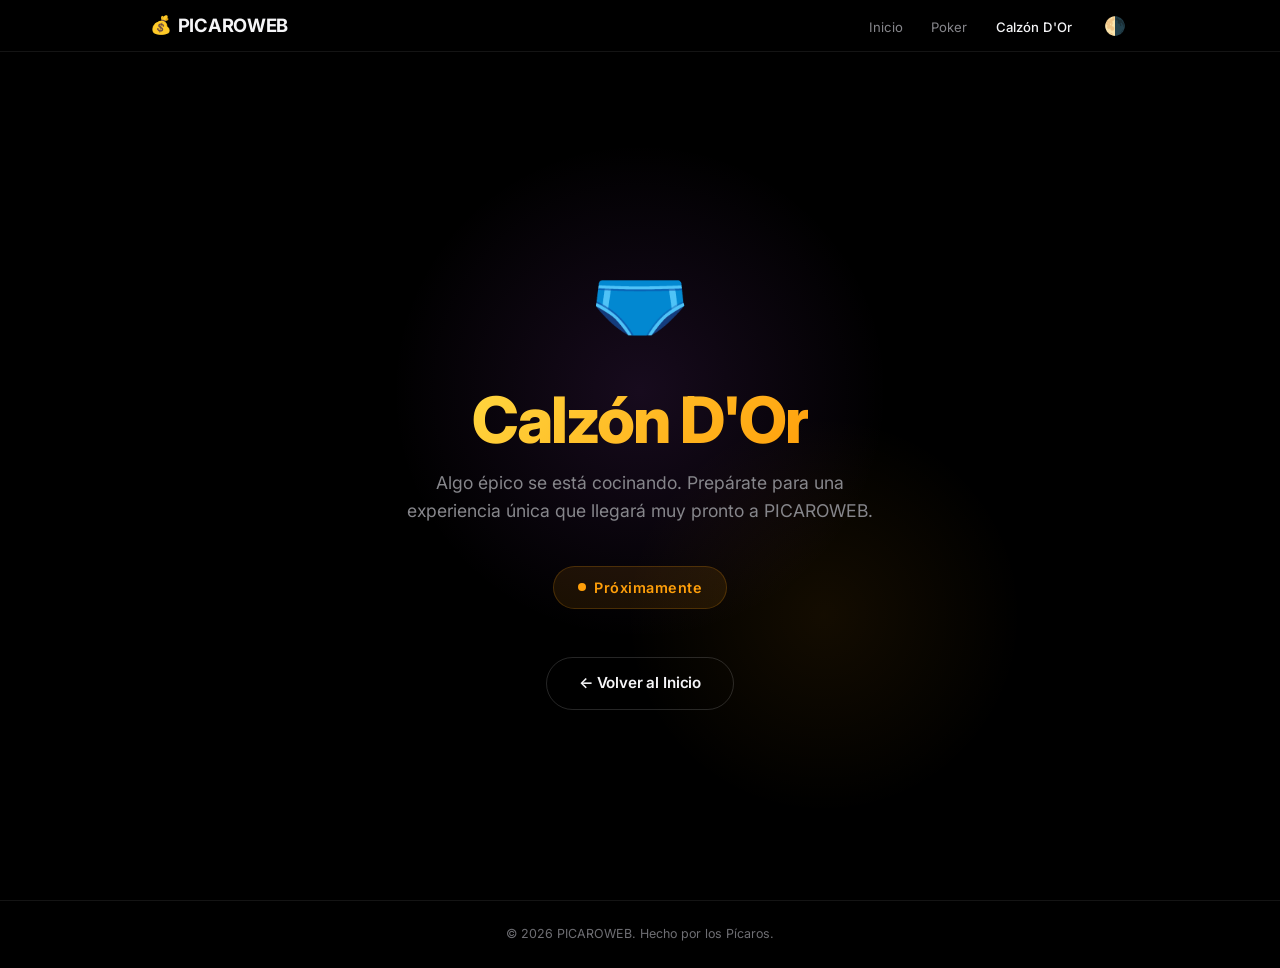
==== calzondor.html @ c61fa28a "Add files via upload" ====
<!DOCTYPE html>
<html lang="es">

<head>
    <meta charset="UTF-8">
    <meta name="viewport" content="width=device-width, initial-scale=1.0">
    <meta name="description" content="Calzón D'Or — Próximamente en PICAROWEB.">
    <meta name="theme-color" content="#000000">
    <title>Calzón D'Or — PICAROWEB</title>
    <link rel="stylesheet" href="css/global.css">
    <link rel="icon"
        href="data:image/svg+xml,<svg xmlns='http://www.w3.org/2000/svg' viewBox='0 0 100 100'><text y='.9em' font-size='90'>💰</text></svg>">
    <style>
        .coming-soon-page {
            min-height: calc(100vh - var(--nav-height, 52px));
            display: flex;
            flex-direction: column;
            align-items: center;
            justify-content: center;
            text-align: center;
            padding: 60px 24px;
            position: relative;
            overflow: hidden;
        }

        .coming-soon-page::before {
            content: '';
            position: absolute;
            width: 500px;
            height: 500px;
            border-radius: 50%;
            background: radial-gradient(circle, rgba(191, 90, 242, 0.12) 0%, transparent 70%);
            top: 40%;
            left: 50%;
            transform: translate(-50%, -50%);
            pointer-events: none;
        }

        .coming-soon-page::after {
            content: '';
            position: absolute;
            width: 400px;
            height: 400px;
            border-radius: 50%;
            background: radial-gradient(circle, rgba(255, 159, 10, 0.08) 0%, transparent 70%);
            bottom: 10%;
            right: 20%;
            pointer-events: none;
        }

        .cs-icon {
            font-size: 5rem;
            margin-bottom: 24px;
            animation: float 3s ease-in-out infinite;
            position: relative;
            z-index: 1;
        }

        .cs-title {
            font-size: clamp(2.4rem, 6vw, 4rem);
            font-weight: 800;
            letter-spacing: -2px;
            line-height: 1.05;
            margin-bottom: 16px;
            position: relative;
            z-index: 1;
        }

        .cs-title .accent-gold {
            background: linear-gradient(135deg, #ffd740, #ff9f0a);
            -webkit-background-clip: text;
            -webkit-text-fill-color: transparent;
            background-clip: text;
        }

        .cs-subtitle {
            font-size: 1.1rem;
            color: var(--text-dim);
            max-width: 480px;
            line-height: 1.6;
            margin-bottom: 40px;
            position: relative;
            z-index: 1;
        }

        .cs-badge {
            display: inline-flex;
            align-items: center;
            gap: 8px;
            padding: 10px 24px;
            border-radius: 100px;
            background: rgba(255, 159, 10, 0.1);
            border: 1px solid rgba(255, 159, 10, 0.2);
            font-size: 0.9rem;
            color: #ff9f0a;
            font-weight: 600;
            letter-spacing: 0.5px;
            position: relative;
            z-index: 1;
            animation: pulse-badge 2s ease infinite;
        }

        .cs-badge .dot {
            width: 8px;
            height: 8px;
            border-radius: 50%;
            background: #ff9f0a;
            animation: pulse-dot 2s ease infinite;
        }

        .cs-back {
            margin-top: 48px;
            position: relative;
            z-index: 1;
        }

        @keyframes pulse-badge {

            0%,
            100% {
                box-shadow: 0 0 0 0 rgba(255, 159, 10, 0.15);
            }

            50% {
                box-shadow: 0 0 20px 4px rgba(255, 159, 10, 0.1);
            }
        }
    </style>
</head>

<body>
    <div class="page">
        <div class="coming-soon-page">
            <div class="cs-icon">🩲</div>
            <h1 class="cs-title">
                <span class="accent-gold">Calzón D'Or</span>
            </h1>
            <p class="cs-subtitle">
                Algo épico se está cocinando. Prepárate para una experiencia única que llegará muy pronto a PICAROWEB.
            </p>
            <div class="cs-badge">
                <span class="dot"></span>
                Próximamente
            </div>
            <div class="cs-back">
                <a href="index.html" class="btn btn-outline">← Volver al Inicio</a>
            </div>
        </div>

        <footer class="footer">
            <p class="footer-text">© 2026 PICAROWEB. Hecho por los Pícaros.</p>
        </footer>
    </div>

    <script src="js/nav.js"></script>
    <script>injectNav('calzondor');</script>
</body>

</html>
---- css/global.css ----
/* ============================================================
   global.css — PICAROWEB Shared Design System
   Apple-inspired clean, minimal aesthetics
   ============================================================ */

@import url('https://fonts.googleapis.com/css2?family=Inter:wght@300;400;500;600;700;800;900&display=swap');

/* ---- CSS Variables ---- */
:root {
    --bg: #000000;
    --bg-alt: #0a0a0a;
    --bg-card: #111111;
    --bg-card-hover: #1a1a1a;
    --surface: #161616;
    --border: rgba(255, 255, 255, 0.08);
    --border-hover: rgba(255, 255, 255, 0.15);
    --text: #f5f5f7;
    --text-dim: #86868b;
    --text-muted: #6e6e73;
    --accent: #00e676;
    --accent-glow: rgba(0, 230, 118, 0.15);
    --accent-blue: #2997ff;
    --accent-purple: #bf5af2;
    --accent-orange: #ff9f0a;
    --accent-red: #ff453a;
    --white: #f5f5f7;
    --font: 'Inter', -apple-system, BlinkMacSystemFont, 'Segoe UI', sans-serif;
    --nav-height: 52px;
    --transition: 0.3s cubic-bezier(0.25, 0.1, 0.25, 1);
    --transition-slow: 0.6s cubic-bezier(0.25, 0.1, 0.25, 1);
    --shadow-sm: 0 2px 8px rgba(0, 0, 0, 0.3);
    --shadow-md: 0 4px 20px rgba(0, 0, 0, 0.4);
    --shadow-lg: 0 8px 40px rgba(0, 0, 0, 0.5);
    --radius: 16px;
    --radius-sm: 10px;
    --radius-lg: 24px;
}

/* ---- Light Mode Overrides ---- */
:root.light-mode {
    --bg: #ffffff;
    --bg-alt: #f0f0f5;
    --bg-card: #f9f9fb;
    --bg-card-hover: #ffffff;
    --surface: #f5f5f7;
    --border: rgba(0, 0, 0, 0.1);
    --border-hover: rgba(0, 0, 0, 0.2);
    --text: #1d1d1f;
    --text-dim: #424245;
    --text-muted: #86868b;
    --accent: #2c9c58;
}

/* Hero always has a dark background image, so force light text in light-mode */
:root.light-mode .hero {
    color: #f5f5f7;
}

:root.light-mode .hero .headline-xl,
:root.light-mode .hero .hero-title {
    color: #f5f5f7;
}

:root.light-mode .hero .body-text,
:root.light-mode .hero .hero-subtitle {
    color: rgba(255, 255, 255, 0.7);
}

:root.light-mode .hero .hero-badge {
    background: rgba(255, 255, 255, 0.1);
    border-color: rgba(255, 255, 255, 0.15);
    color: rgba(255, 255, 255, 0.7);
}

:root.light-mode .hero .btn-primary {
    background: #f5f5f7;
    color: #1d1d1f;
}

/* ---- Reset ---- */
*,
*::before,
*::after {
    box-sizing: border-box;
    margin: 0;
    padding: 0;
}

html {
    scroll-behavior: smooth;
    -webkit-text-size-adjust: 100%;
}

body {
    font-family: var(--font);
    background: var(--bg);
    color: var(--text);
    line-height: 1.5;
    -webkit-font-smoothing: antialiased;
    -moz-osx-font-smoothing: grayscale;
    overflow-x: hidden;
}

a {
    color: inherit;
    text-decoration: none;
}

img {
    max-width: 100%;
    display: block;
}

button {
    font-family: var(--font);
    cursor: pointer;
}

/* ---- Navigation ---- */
.nav {
    position: fixed;
    top: 0;
    left: 0;
    right: 0;
    height: var(--nav-height);
    background: rgba(0, 0, 0, 0.72);
    backdrop-filter: saturate(180%) blur(20px);
    -webkit-backdrop-filter: saturate(180%) blur(20px);
    border-bottom: 1px solid var(--border);
    z-index: 9999;
    display: flex;
    align-items: center;
    justify-content: center;
}

.nav-inner {
    width: 100%;
    max-width: 1024px;
    padding: 0 22px;
    display: flex;
    align-items: center;
    justify-content: space-between;
}

.nav-brand {
    font-size: 1.15rem;
    font-weight: 700;
    letter-spacing: -0.3px;
    color: var(--text);
    display: flex;
    align-items: center;
    gap: 6px;
    transition: var(--transition);
}

.nav-brand:hover {
    opacity: 0.8;
}

.nav-brand .brand-icon {
    font-size: 1.1rem;
}

.nav-links {
    display: flex;
    align-items: center;
    gap: 28px;
    list-style: none;
}

.nav-links a {
    font-size: 0.82rem;
    font-weight: 400;
    color: var(--text-dim);
    transition: var(--transition);
    letter-spacing: 0.01em;
}

.nav-links a:hover {
    color: var(--text);
}

.nav-links a.active {
    color: var(--text);
    font-weight: 500;
}

/* Mobile hamburger */
.nav-toggle {
    display: none;
    background: none;
    border: none;
    color: var(--text);
    font-size: 1.4rem;
    padding: 4px;
}

.nav-mobile-menu {
    display: none;
    position: fixed;
    top: var(--nav-height);
    left: 0;
    right: 0;
    bottom: 0;
    background: rgba(0, 0, 0, 0.95);
    backdrop-filter: blur(20px);
    -webkit-backdrop-filter: blur(20px);
    z-index: 9998;
    flex-direction: column;
    align-items: center;
    justify-content: flex-start;
    padding-top: 60px;
    gap: 4px;
}

.nav-mobile-menu.open {
    display: flex;
}

.nav-mobile-menu a {
    font-size: 1.1rem;
    font-weight: 400;
    color: var(--text-dim);
    padding: 16px 40px;
    width: 100%;
    text-align: center;
    border-bottom: 1px solid var(--border);
    transition: var(--transition);
}

.nav-mobile-menu a:hover {
    color: var(--text);
    background: rgba(255, 255, 255, 0.03);
}

@media (max-width: 768px) {
    .nav-links {
        display: none;
    }

    .nav-toggle {
        display: block;
    }
}

/* ---- Page Container ---- */
.page {
    padding-top: var(--nav-height);
    min-height: 100vh;
}

/* ---- Typography ---- */
.headline-xl {
    font-size: clamp(2.8rem, 7vw, 5rem);
    font-weight: 800;
    letter-spacing: -2px;
    line-height: 1.05;
}

.headline-lg {
    font-size: clamp(2rem, 5vw, 3.2rem);
    font-weight: 700;
    letter-spacing: -1.2px;
    line-height: 1.1;
}

.headline-md {
    font-size: clamp(1.4rem, 3vw, 2rem);
    font-weight: 600;
    letter-spacing: -0.5px;
    line-height: 1.2;
}

.body-text {
    font-size: 1.05rem;
    color: var(--text-dim);
    line-height: 1.6;
    font-weight: 400;
    max-width: 600px;
}

.body-text-sm {
    font-size: 0.9rem;
    color: var(--text-muted);
    line-height: 1.5;
}

/* ---- Sections ---- */
.section {
    padding: 100px 24px;
    display: flex;
    flex-direction: column;
    align-items: center;
    text-align: center;
    position: relative;
}

.section-narrow {
    max-width: 980px;
    margin: 0 auto;
    width: 100%;
}

/* ---- Hero Section ---- */
.hero {
    min-height: calc(100vh - var(--nav-height));
    display: flex;
    flex-direction: column;
    align-items: center;
    justify-content: center;
    text-align: center;
    padding: 80px 24px 120px;
    position: relative;
    overflow: hidden;
    background: linear-gradient(rgba(0, 0, 0, 0.6), rgba(0, 0, 0, 0.8)), url('../Cuadromoneda.jpg') center/cover no-repeat;
}

.hero::before {
    content: '';
    position: absolute;
    width: 600px;
    height: 600px;
    border-radius: 50%;
    background: radial-gradient(circle, var(--accent-glow) 0%, transparent 70%);
    top: 50%;
    left: 50%;
    transform: translate(-50%, -50%);
    pointer-events: none;
    opacity: 0.5;
}

.hero-badge {
    display: inline-flex;
    align-items: center;
    gap: 6px;
    padding: 6px 16px;
    border-radius: 100px;
    background: rgba(255, 255, 255, 0.06);
    border: 1px solid var(--border);
    font-size: 0.8rem;
    color: var(--text-dim);
    font-weight: 500;
    margin-bottom: 24px;
    letter-spacing: 0.02em;
}

.hero-badge .dot {
    width: 6px;
    height: 6px;
    border-radius: 50%;
    background: var(--accent);
    animation: pulse-dot 2s ease infinite;
}

.hero-title {
    margin-bottom: 20px;
    position: relative;
    z-index: 1;
}

.hero-title .accent {
    background: linear-gradient(135deg, var(--accent), #69f0ae);
    -webkit-background-clip: text;
    -webkit-text-fill-color: transparent;
    background-clip: text;
}

.hero-subtitle {
    margin-bottom: 44px;
    position: relative;
    z-index: 1;
}

/* ---- Buttons ---- */
.btn {
    display: inline-flex;
    align-items: center;
    justify-content: center;
    gap: 8px;
    padding: 14px 32px;
    border-radius: 100px;
    font-size: 0.95rem;
    font-weight: 600;
    border: none;
    transition: var(--transition);
    letter-spacing: -0.01em;
}

.btn:active {
    transform: scale(0.97);
}

.btn-primary {
    background: var(--text);
    color: var(--bg);
}

.btn-primary:hover {
    opacity: 0.85;
    transform: translateY(-1px);
}

.btn-secondary {
    background: transparent;
    color: var(--accent-blue);
    border: none;
    font-size: 0.95rem;
}

.btn-secondary:hover {
    text-decoration: underline;
}

.btn-outline {
    background: transparent;
    border: 1px solid var(--border-hover);
    color: var(--text);
}

.btn-outline:hover {
    background: rgba(255, 255, 255, 0.05);
    border-color: rgba(255, 255, 255, 0.25);
}

.btn-group {
    display: flex;
    gap: 12px;
    align-items: center;
    flex-wrap: wrap;
    justify-content: center;
}

/* ---- Feature Cards ---- */
.features-grid {
    display: grid;
    grid-template-columns: repeat(auto-fit, minmax(280px, 1fr));
    gap: 16px;
    max-width: 980px;
    width: 100%;
    padding: 0 24px;
    margin-top: 48px;
}

.feature-card {
    background: var(--bg-card);
    border: 1px solid var(--border);
    border-radius: var(--radius);
    padding: 40px 32px;
    text-align: left;
    transition: var(--transition);
    display: flex;
    flex-direction: column;
    gap: 16px;
    position: relative;
    overflow: hidden;
}

.feature-card:hover {
    border-color: var(--border-hover);
    background: var(--bg-card-hover);
    transform: translateY(-4px);
    box-shadow: var(--shadow-md);
}

.feature-card .card-icon {
    font-size: 2.4rem;
}

.feature-card .card-title {
    font-size: 1.25rem;
    font-weight: 600;
    letter-spacing: -0.3px;
}

.feature-card .card-desc {
    font-size: 0.9rem;
    color: var(--text-dim);
    line-height: 1.5;
}

.feature-card .card-link {
    font-size: 0.88rem;
    color: var(--accent-blue);
    font-weight: 500;
    display: inline-flex;
    align-items: center;
    gap: 4px;
    margin-top: auto;
    transition: var(--transition);
}

.feature-card .card-link:hover {
    gap: 8px;
}

.feature-card .card-link::after {
    content: '→';
}

/* ---- Divider ---- */
.divider {
    width: 100%;
    max-width: 980px;
    height: 1px;
    background: var(--border);
    margin: 0 auto;
}

/* ---- Footer ---- */
.footer {
    padding: 24px;
    text-align: center;
    border-top: 1px solid var(--border);
}

.footer-text {
    font-size: 0.78rem;
    color: var(--text-muted);
    font-weight: 400;
}

/* ---- Scroll Animations ---- */
.fade-in {
    opacity: 0;
    transform: translateY(30px);
    transition: opacity 0.7s ease, transform 0.7s ease;
}

.fade-in.visible {
    opacity: 1;
    transform: translateY(0);
}

/* ---- Animations ---- */
@keyframes pulse-dot {

    0%,
    100% {
        opacity: 1;
        transform: scale(1);
    }

    50% {
        opacity: 0.5;
        transform: scale(1.5);
    }
}

@keyframes float {

    0%,
    100% {
        transform: translateY(0);
    }

    50% {
        transform: translateY(-10px);
    }
}

/* ---- Utility ---- */
.mt-sm {
    margin-top: 16px;
}

.mt-md {
    margin-top: 32px;
}

.mt-lg {
    margin-top: 64px;
}

.text-center {
    text-align: center;
}

.mx-auto {
    margin-left: auto;
    margin-right: auto;
}

/* ---- Responsive ---- */
@media (max-width: 768px) {
    .section {
        padding: 64px 20px;
    }

    .hero {
        padding: 60px 20px 80px;
    }

    .features-grid {
        grid-template-columns: 1fr;
        padding: 0;
    }

    .feature-card {
        padding: 28px 24px;
    }
}

@media (max-width: 374px) {
    .headline-xl {
        font-size: 2.2rem;
        letter-spacing: -1px;
    }

    .hero-badge {
        font-size: 0.7rem;
    }
}
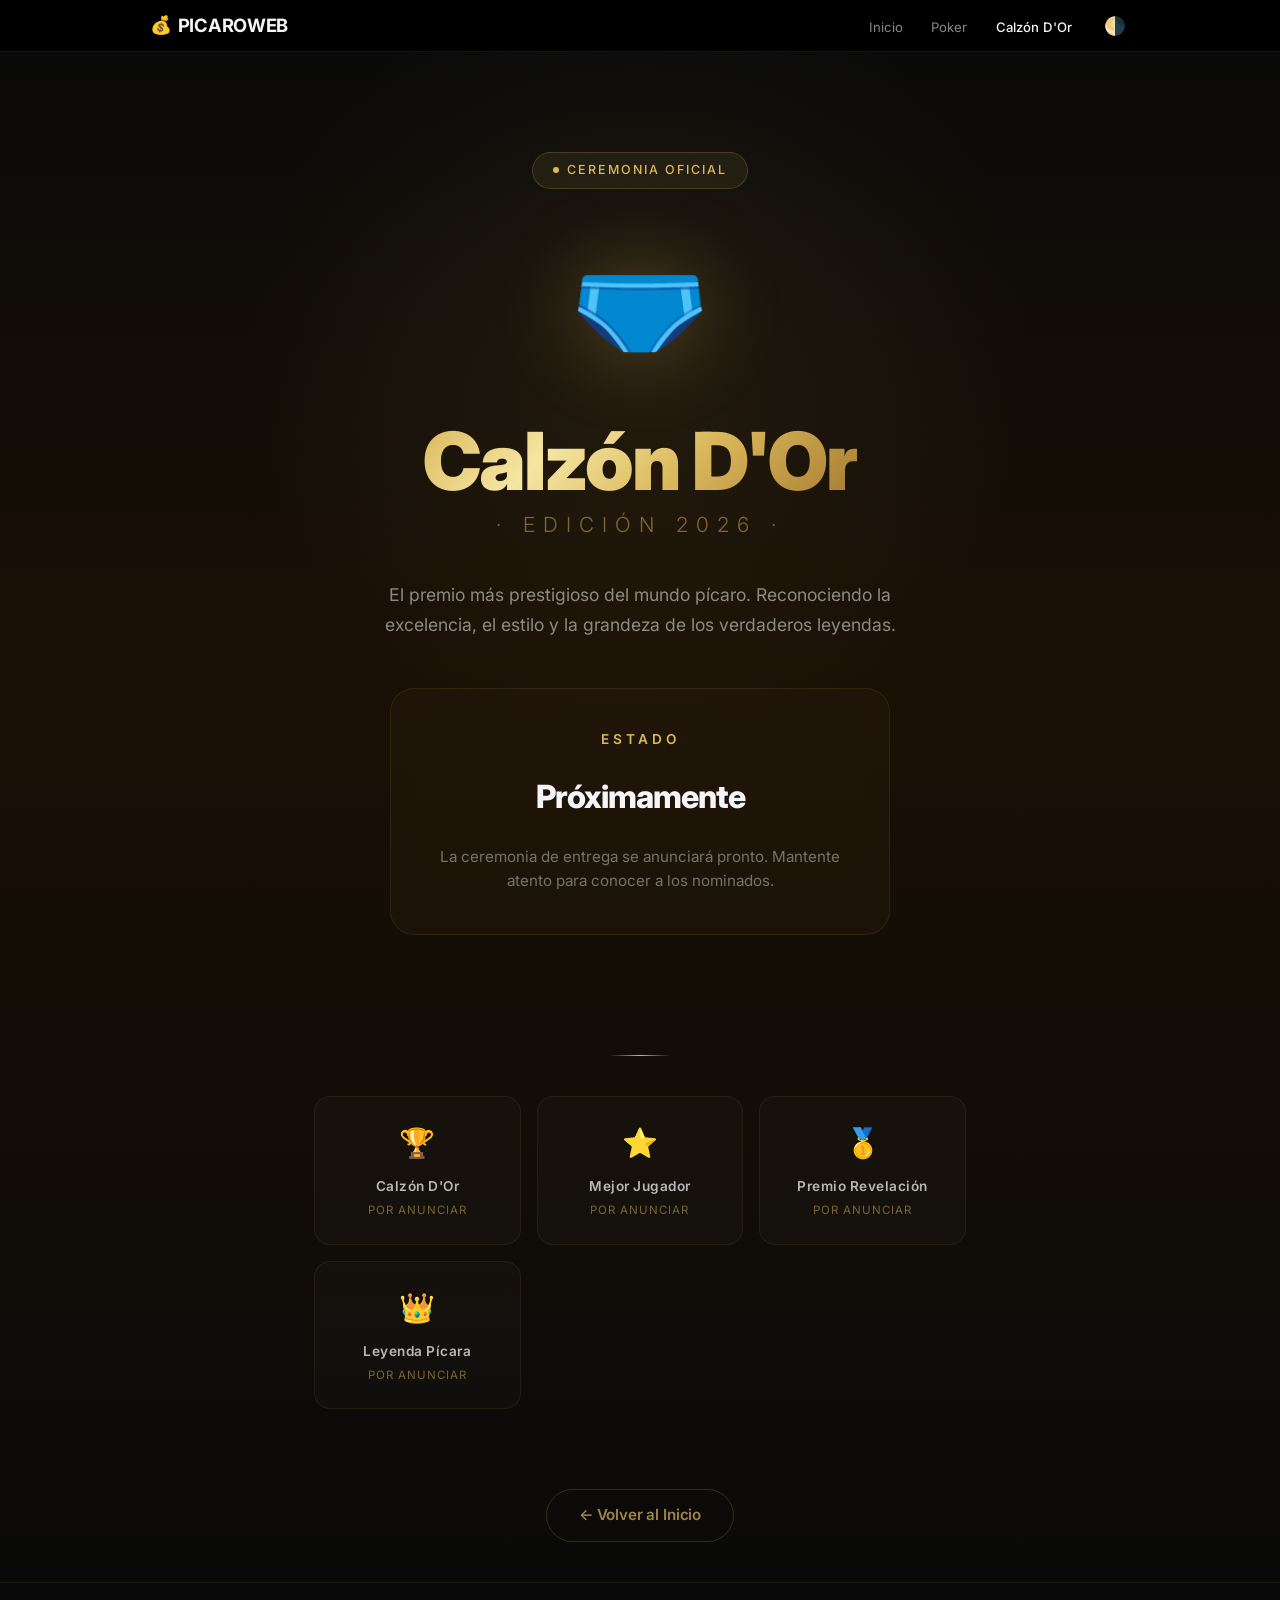
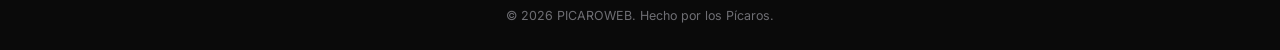
==== commit 9a255897: "Add files via upload" ====
--- a/calzondor.html
+++ b/calzondor.html
@@ -4,125 +4,271 @@
 <head>
     <meta charset="UTF-8">
     <meta name="viewport" content="width=device-width, initial-scale=1.0">
-    <meta name="description" content="Calzón D'Or — Próximamente en PICAROWEB.">
+    <meta name="description" content="Calzón D'Or — El premio al mejor calzón. Próximamente en PICAROWEB.">
     <meta name="theme-color" content="#000000">
     <title>Calzón D'Or — PICAROWEB</title>
-    <link rel="stylesheet" href="css/global.css">
+    <link rel="stylesheet" href="css/global.css?v=2">
     <link rel="icon"
         href="data:image/svg+xml,<svg xmlns='http://www.w3.org/2000/svg' viewBox='0 0 100 100'><text y='.9em' font-size='90'>💰</text></svg>">
     <style>
-        .coming-soon-page {
+        /* ---- Calzón D'Or — Balón de Oro inspired ---- */
+        .calzondor-page {
             min-height: calc(100vh - var(--nav-height, 52px));
+            display: flex;
+            flex-direction: column;
+            align-items: center;
+            background: linear-gradient(180deg, #0a0a0a 0%, #1a1005 40%, #0a0a0a 100%);
+            overflow: hidden;
+            position: relative;
+        }
+
+        /* Animated golden glow background */
+        .calzondor-page::before {
+            content: '';
+            position: absolute;
+            width: 800px;
+            height: 800px;
+            border-radius: 50%;
+            background: radial-gradient(circle, rgba(219, 184, 92, 0.08) 0%, transparent 70%);
+            top: 20%;
+            left: 50%;
+            transform: translate(-50%, -50%);
+            pointer-events: none;
+            animation: goldPulse 4s ease-in-out infinite;
+        }
+
+        /* Hero Section */
+        .cd-hero {
             display: flex;
             flex-direction: column;
             align-items: center;
             justify-content: center;
             text-align: center;
-            padding: 60px 24px;
-            position: relative;
-            overflow: hidden;
-        }
-
-        .coming-soon-page::before {
-            content: '';
-            position: absolute;
-            width: 500px;
-            height: 500px;
+            padding: 100px 24px 60px;
+            position: relative;
+            z-index: 1;
+        }
+
+        .cd-badge {
+            display: inline-flex;
+            align-items: center;
+            gap: 8px;
+            padding: 8px 20px;
+            border-radius: 100px;
+            background: rgba(219, 184, 92, 0.08);
+            border: 1px solid rgba(219, 184, 92, 0.2);
+            font-size: 0.78rem;
+            color: #dbb85c;
+            font-weight: 500;
+            letter-spacing: 2px;
+            text-transform: uppercase;
+            margin-bottom: 32px;
+        }
+
+        .cd-badge .dot {
+            width: 6px;
+            height: 6px;
             border-radius: 50%;
-            background: radial-gradient(circle, rgba(191, 90, 242, 0.12) 0%, transparent 70%);
-            top: 40%;
-            left: 50%;
-            transform: translate(-50%, -50%);
-            pointer-events: none;
-        }
-
-        .coming-soon-page::after {
-            content: '';
-            position: absolute;
-            width: 400px;
-            height: 400px;
-            border-radius: 50%;
-            background: radial-gradient(circle, rgba(255, 159, 10, 0.08) 0%, transparent 70%);
-            bottom: 10%;
-            right: 20%;
-            pointer-events: none;
-        }
-
-        .cs-icon {
-            font-size: 5rem;
-            margin-bottom: 24px;
+            background: #dbb85c;
+            animation: pulse-dot 2s ease infinite;
+        }
+
+        /* Trophy */
+        .cd-trophy {
+            font-size: 7rem;
+            margin-bottom: 32px;
+            filter: drop-shadow(0 0 40px rgba(219, 184, 92, 0.3));
             animation: float 3s ease-in-out infinite;
             position: relative;
-            z-index: 1;
-        }
-
-        .cs-title {
-            font-size: clamp(2.4rem, 6vw, 4rem);
-            font-weight: 800;
+        }
+
+        .cd-title {
+            font-size: clamp(2.8rem, 7vw, 5rem);
+            font-weight: 900;
             letter-spacing: -2px;
-            line-height: 1.05;
-            margin-bottom: 16px;
-            position: relative;
-            z-index: 1;
-        }
-
-        .cs-title .accent-gold {
-            background: linear-gradient(135deg, #ffd740, #ff9f0a);
+            line-height: 1;
+            margin-bottom: 8px;
+            background: linear-gradient(135deg, #dbb85c 0%, #f5e6a3 30%, #dbb85c 60%, #a67c30 100%);
             -webkit-background-clip: text;
             -webkit-text-fill-color: transparent;
             background-clip: text;
-        }
-
-        .cs-subtitle {
+            text-shadow: none;
+        }
+
+        .cd-year {
+            font-size: clamp(1rem, 2.5vw, 1.3rem);
+            font-weight: 300;
+            color: rgba(219, 184, 92, 0.5);
+            letter-spacing: 8px;
+            text-transform: uppercase;
+            margin-bottom: 40px;
+        }
+
+        .cd-subtitle {
             font-size: 1.1rem;
-            color: var(--text-dim);
-            max-width: 480px;
+            color: rgba(255, 255, 255, 0.5);
+            max-width: 520px;
+            line-height: 1.7;
+            margin-bottom: 48px;
+        }
+
+        /* Countdown / Coming Soon Badge */
+        .cd-coming {
+            display: flex;
+            flex-direction: column;
+            align-items: center;
+            gap: 24px;
+            padding: 40px;
+            border-radius: 24px;
+            background: rgba(219, 184, 92, 0.03);
+            border: 1px solid rgba(219, 184, 92, 0.1);
+            backdrop-filter: blur(12px);
+            max-width: 500px;
+            width: 100%;
+        }
+
+        .cd-coming-title {
+            font-size: 0.85rem;
+            color: #dbb85c;
+            text-transform: uppercase;
+            letter-spacing: 4px;
+            font-weight: 600;
+        }
+
+        .cd-coming-text {
+            font-size: 2rem;
+            font-weight: 800;
+            color: #f5f5f7;
+            letter-spacing: -1px;
+        }
+
+        .cd-coming-desc {
+            font-size: 0.95rem;
+            color: rgba(255, 255, 255, 0.4);
+            text-align: center;
             line-height: 1.6;
+        }
+
+        /* Divider Line */
+        .cd-divider {
+            width: 60px;
+            height: 1px;
+            background: linear-gradient(90deg, transparent, #dbb85c, transparent);
+            margin: 60px 0 40px;
+        }
+
+        /* Categories Section */
+        .cd-categories {
+            display: grid;
+            grid-template-columns: repeat(auto-fit, minmax(200px, 1fr));
+            gap: 16px;
+            max-width: 700px;
+            width: 100%;
+            padding: 0 24px 80px;
+            position: relative;
+            z-index: 1;
+        }
+
+        .cd-category {
+            padding: 24px 20px;
+            border-radius: 16px;
+            background: rgba(255, 255, 255, 0.02);
+            border: 1px solid rgba(219, 184, 92, 0.08);
+            text-align: center;
+            transition: 0.3s ease;
+        }
+
+        .cd-category:hover {
+            border-color: rgba(219, 184, 92, 0.2);
+            background: rgba(219, 184, 92, 0.04);
+            transform: translateY(-2px);
+        }
+
+        .cd-cat-icon {
+            font-size: 1.8rem;
+            margin-bottom: 12px;
+        }
+
+        .cd-cat-name {
+            font-size: 0.85rem;
+            font-weight: 600;
+            color: rgba(255, 255, 255, 0.7);
+            letter-spacing: 0.5px;
+        }
+
+        .cd-cat-status {
+            font-size: 0.72rem;
+            color: rgba(219, 184, 92, 0.5);
+            margin-top: 6px;
+            text-transform: uppercase;
+            letter-spacing: 1px;
+        }
+
+        /* Back Link */
+        .cd-back {
             margin-bottom: 40px;
             position: relative;
             z-index: 1;
         }
 
-        .cs-badge {
-            display: inline-flex;
-            align-items: center;
-            gap: 8px;
-            padding: 10px 24px;
-            border-radius: 100px;
-            background: rgba(255, 159, 10, 0.1);
-            border: 1px solid rgba(255, 159, 10, 0.2);
-            font-size: 0.9rem;
-            color: #ff9f0a;
-            font-weight: 600;
-            letter-spacing: 0.5px;
-            position: relative;
-            z-index: 1;
-            animation: pulse-badge 2s ease infinite;
-        }
-
-        .cs-badge .dot {
-            width: 8px;
-            height: 8px;
-            border-radius: 50%;
-            background: #ff9f0a;
-            animation: pulse-dot 2s ease infinite;
-        }
-
-        .cs-back {
-            margin-top: 48px;
-            position: relative;
-            z-index: 1;
-        }
-
-        @keyframes pulse-badge {
+        .cd-back .btn-outline {
+            border-color: rgba(219, 184, 92, 0.2);
+            color: rgba(219, 184, 92, 0.7);
+        }
+
+        .cd-back .btn-outline:hover {
+            border-color: rgba(219, 184, 92, 0.4);
+            color: #dbb85c;
+            background: rgba(219, 184, 92, 0.05);
+        }
+
+        /* Animations */
+        @keyframes goldPulse {
 
             0%,
             100% {
-                box-shadow: 0 0 0 0 rgba(255, 159, 10, 0.15);
+                opacity: 0.5;
+                transform: translate(-50%, -50%) scale(1);
             }
 
             50% {
-                box-shadow: 0 0 20px 4px rgba(255, 159, 10, 0.1);
+                opacity: 0.8;
+                transform: translate(-50%, -50%) scale(1.1);
+            }
+        }
+
+        /* Footer override for this page */
+        .calzondor-page+.footer {
+            background: #0a0a0a;
+            border-top-color: rgba(219, 184, 92, 0.08);
+        }
+
+        /* Responsive */
+        @media (max-width: 768px) {
+            .cd-hero {
+                padding: 80px 20px 40px;
+            }
+
+            .cd-trophy {
+                font-size: 5rem;
+            }
+
+            .cd-coming {
+                padding: 28px 20px;
+            }
+
+            .cd-categories {
+                grid-template-columns: repeat(2, 1fr);
+            }
+        }
+
+        @media (max-width: 374px) {
+            .cd-trophy {
+                font-size: 4rem;
+            }
+
+            .cd-categories {
+                grid-template-columns: 1fr;
             }
         }
     </style>
@@ -130,19 +276,64 @@
 
 <body>
     <div class="page">
-        <div class="coming-soon-page">
-            <div class="cs-icon">🩲</div>
-            <h1 class="cs-title">
-                <span class="accent-gold">Calzón D'Or</span>
-            </h1>
-            <p class="cs-subtitle">
-                Algo épico se está cocinando. Prepárate para una experiencia única que llegará muy pronto a PICAROWEB.
-            </p>
-            <div class="cs-badge">
-                <span class="dot"></span>
-                Próximamente
+        <div class="calzondor-page">
+
+            <!-- Hero -->
+            <div class="cd-hero">
+                <div class="cd-badge">
+                    <span class="dot"></span>
+                    Ceremonia Oficial
+                </div>
+
+                <div class="cd-trophy">🩲</div>
+
+                <h1 class="cd-title">Calzón D'Or</h1>
+                <p class="cd-year">· Edición 2026 ·</p>
+
+                <p class="cd-subtitle">
+                    El premio más prestigioso del mundo pícaro. Reconociendo la excelencia,
+                    el estilo y la grandeza de los verdaderos leyendas.
+                </p>
+
+                <div class="cd-coming">
+                    <div class="cd-coming-title">Estado</div>
+                    <div class="cd-coming-text">Próximamente</div>
+                    <p class="cd-coming-desc">
+                        La ceremonia de entrega se anunciará pronto.
+                        Mantente atento para conocer a los nominados.
+                    </p>
+                </div>
             </div>
-            <div class="cs-back">
+
+            <!-- Divider -->
+            <div class="cd-divider"></div>
+
+            <!-- Categories -->
+            <div class="cd-categories">
+                <div class="cd-category">
+                    <div class="cd-cat-icon">🏆</div>
+                    <div class="cd-cat-name">Calzón D'Or</div>
+                    <div class="cd-cat-status">Por anunciar</div>
+                </div>
+                <div class="cd-category">
+                    <div class="cd-cat-icon">⭐</div>
+                    <div class="cd-cat-name">Mejor Jugador</div>
+                    <div class="cd-cat-status">Por anunciar</div>
+                </div>
+                <div class="cd-category">
+                    <div class="cd-cat-icon">🥇</div>
+                    <div class="cd-cat-name">Premio Revelación</div>
+                    <div class="cd-cat-status">Por anunciar</div>
+                </div>
+                <div class="cd-category">
+                    <div class="cd-cat-icon">👑</div>
+                    <div class="cd-cat-name">Leyenda Pícara</div>
+                    <div class="cd-cat-status">Por anunciar</div>
+                </div>
+            </div>
+
+            <!-- Back -->
+            <div class="cd-back">
                 <a href="index.html" class="btn btn-outline">← Volver al Inicio</a>
             </div>
         </div>
@@ -152,7 +343,7 @@
         </footer>
     </div>
 
-    <script src="js/nav.js"></script>
+    <script src="js/nav.js?v=2"></script>
     <script>injectNav('calzondor');</script>
 </body>
 
--- a/css/global.css
+++ b/css/global.css
@@ -133,6 +133,26 @@
     justify-content: center;
 }
 
+/* Light mode nav */
+:root.light-mode .nav {
+    background: rgba(255, 255, 255, 0.85);
+}
+
+:root.light-mode .nav-mobile-menu {
+    background: rgba(255, 255, 255, 0.97);
+}
+
+:root.light-mode .nav-mobile-menu a {
+    color: var(--text-dim);
+    border-bottom-color: var(--border);
+}
+
+:root.light-mode .nav-mobile-menu a:hover,
+:root.light-mode .nav-mobile-menu a.active {
+    color: var(--text);
+    background: rgba(0, 0, 0, 0.03);
+}
+
 .nav-inner {
     width: 100%;
     max-width: 1024px;
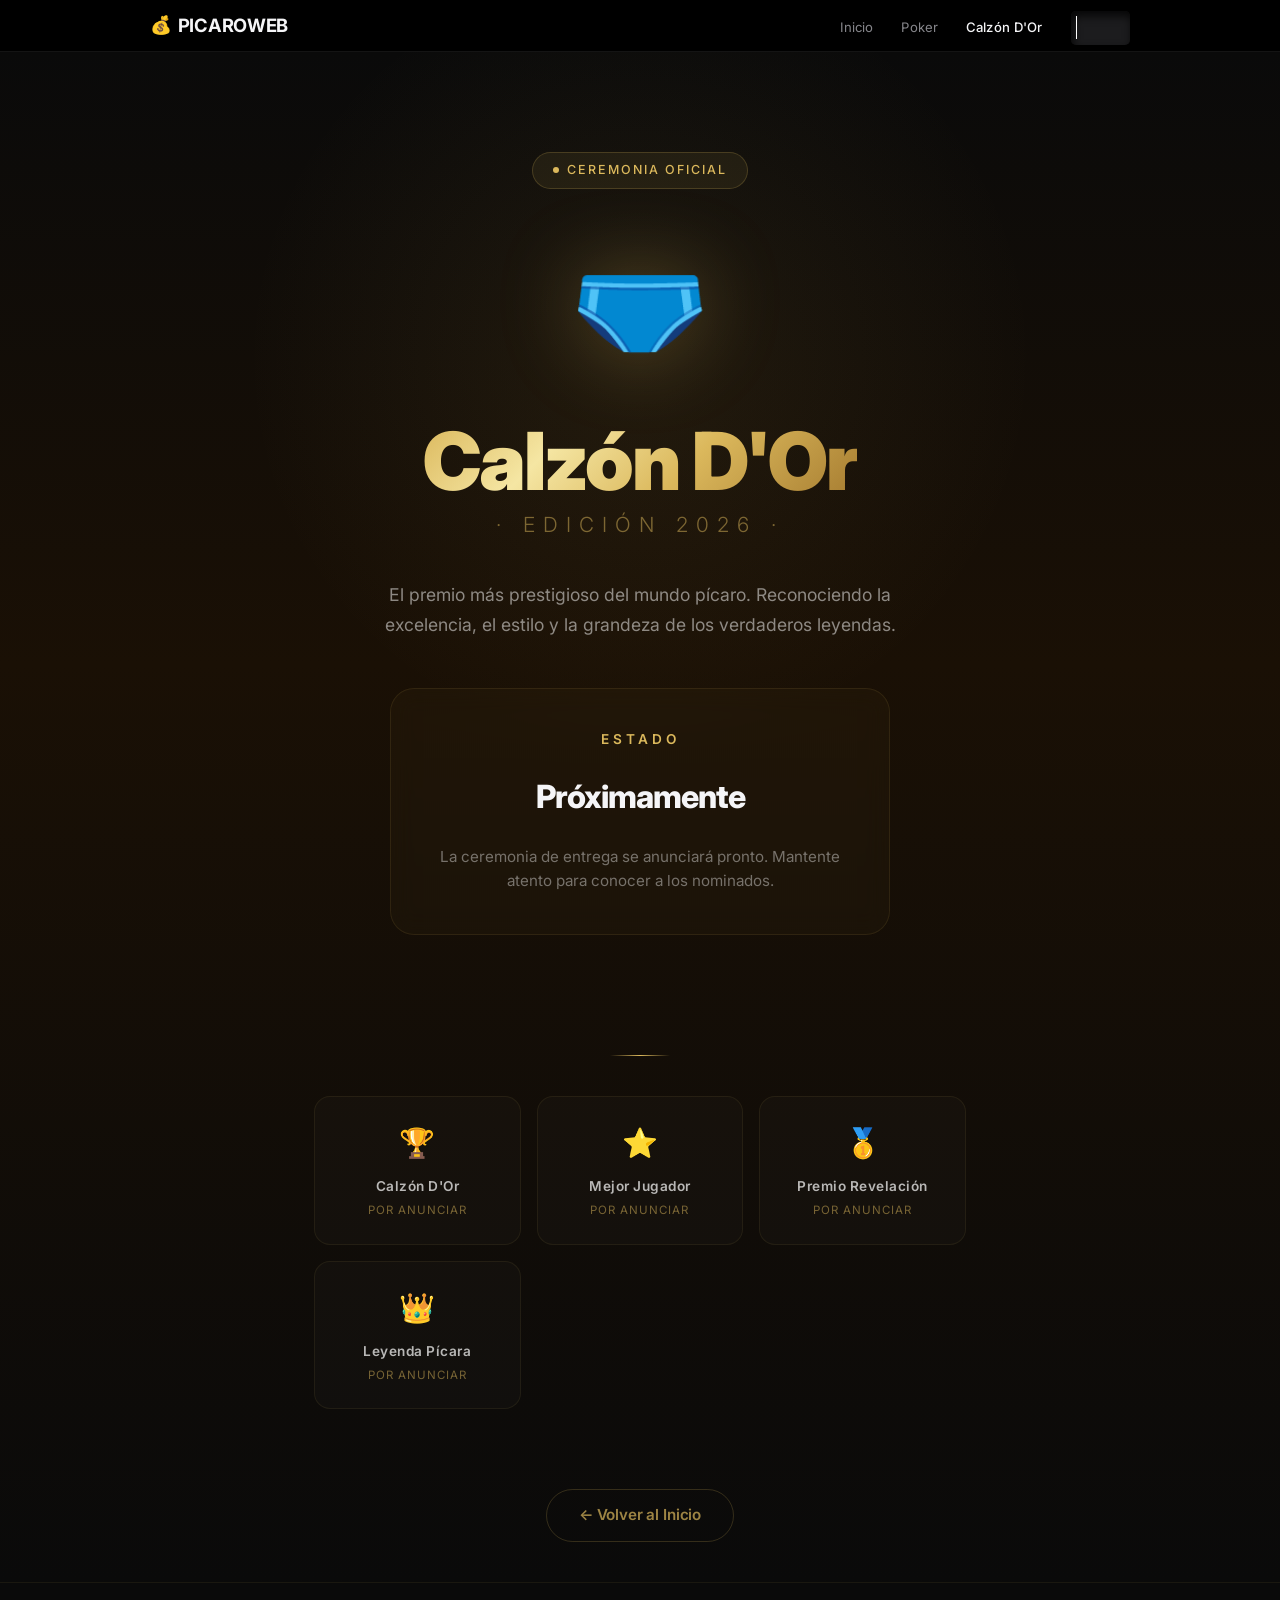
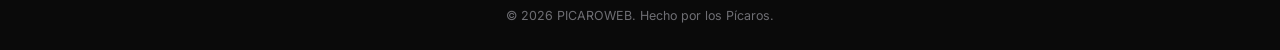
==== commit 5592aa12: "Add files via upload" ====
--- a/calzondor.html
+++ b/calzondor.html
@@ -7,7 +7,7 @@
     <meta name="description" content="Calzón D'Or — El premio al mejor calzón. Próximamente en PICAROWEB.">
     <meta name="theme-color" content="#000000">
     <title>Calzón D'Or — PICAROWEB</title>
-    <link rel="stylesheet" href="css/global.css?v=2">
+    <link rel="stylesheet" href="css/global.css?v=5">
     <link rel="icon"
         href="data:image/svg+xml,<svg xmlns='http://www.w3.org/2000/svg' viewBox='0 0 100 100'><text y='.9em' font-size='90'>💰</text></svg>">
     <style>
@@ -343,7 +343,7 @@
         </footer>
     </div>
 
-    <script src="js/nav.js?v=2"></script>
+    <script src="js/nav.js?v=5"></script>
     <script>injectNav('calzondor');</script>
 </body>
 
--- a/css/global.css
+++ b/css/global.css
@@ -379,7 +379,7 @@
 }
 
 .hero-title .accent {
-    background: linear-gradient(135deg, var(--accent), #69f0ae);
+    background: linear-gradient(135deg, #8b1a1a, #c0392b);
     -webkit-background-clip: text;
     -webkit-text-fill-color: transparent;
     background-clip: text;
@@ -629,4 +629,60 @@
     .hero-badge {
         font-size: 0.7rem;
     }
+}
+
+/* ---- THEME SWITCH UIVERSE BY Praashoo7 ---- */
+.theme-switch {
+    font-size: 17px;
+    position: relative;
+    display: inline-block;
+    width: 3.5em;
+    height: 2em;
+}
+
+.theme-switch input {
+    opacity: 0;
+    width: 0;
+    height: 0;
+}
+
+.theme-switch .slider {
+    position: absolute;
+    cursor: pointer;
+    top: 0;
+    left: 0;
+    right: 0;
+    bottom: 0;
+    background-color: #1c1c1e;
+    /* Dark mode base */
+    box-shadow: inset 2px 5px 10px rgba(0, 0, 0, 0.8);
+    transition: .4s;
+    border-radius: 5px;
+}
+
+.theme-switch .slider:before {
+    position: absolute;
+    content: "";
+    height: 1.4em;
+    width: 0.1em;
+    border-radius: 0px;
+    left: 0.3em;
+    bottom: 0.3em;
+    background-color: #ffffff;
+    /* Dark mode line */
+    transition: .4s;
+}
+
+body:root.light-mode .theme-switch .slider,
+.theme-switch input:checked+.slider {
+    background-color: #e5e5ea;
+    /* Light mode base */
+    box-shadow: inset 2px 5px 10px rgba(0, 0, 0, 0.1);
+}
+
+body:root.light-mode .theme-switch .slider:before,
+.theme-switch input:checked+.slider:before {
+    transform: translateX(2.8em) rotate(360deg);
+    background-color: #1d1d1f;
+    /* Light mode line */
 }
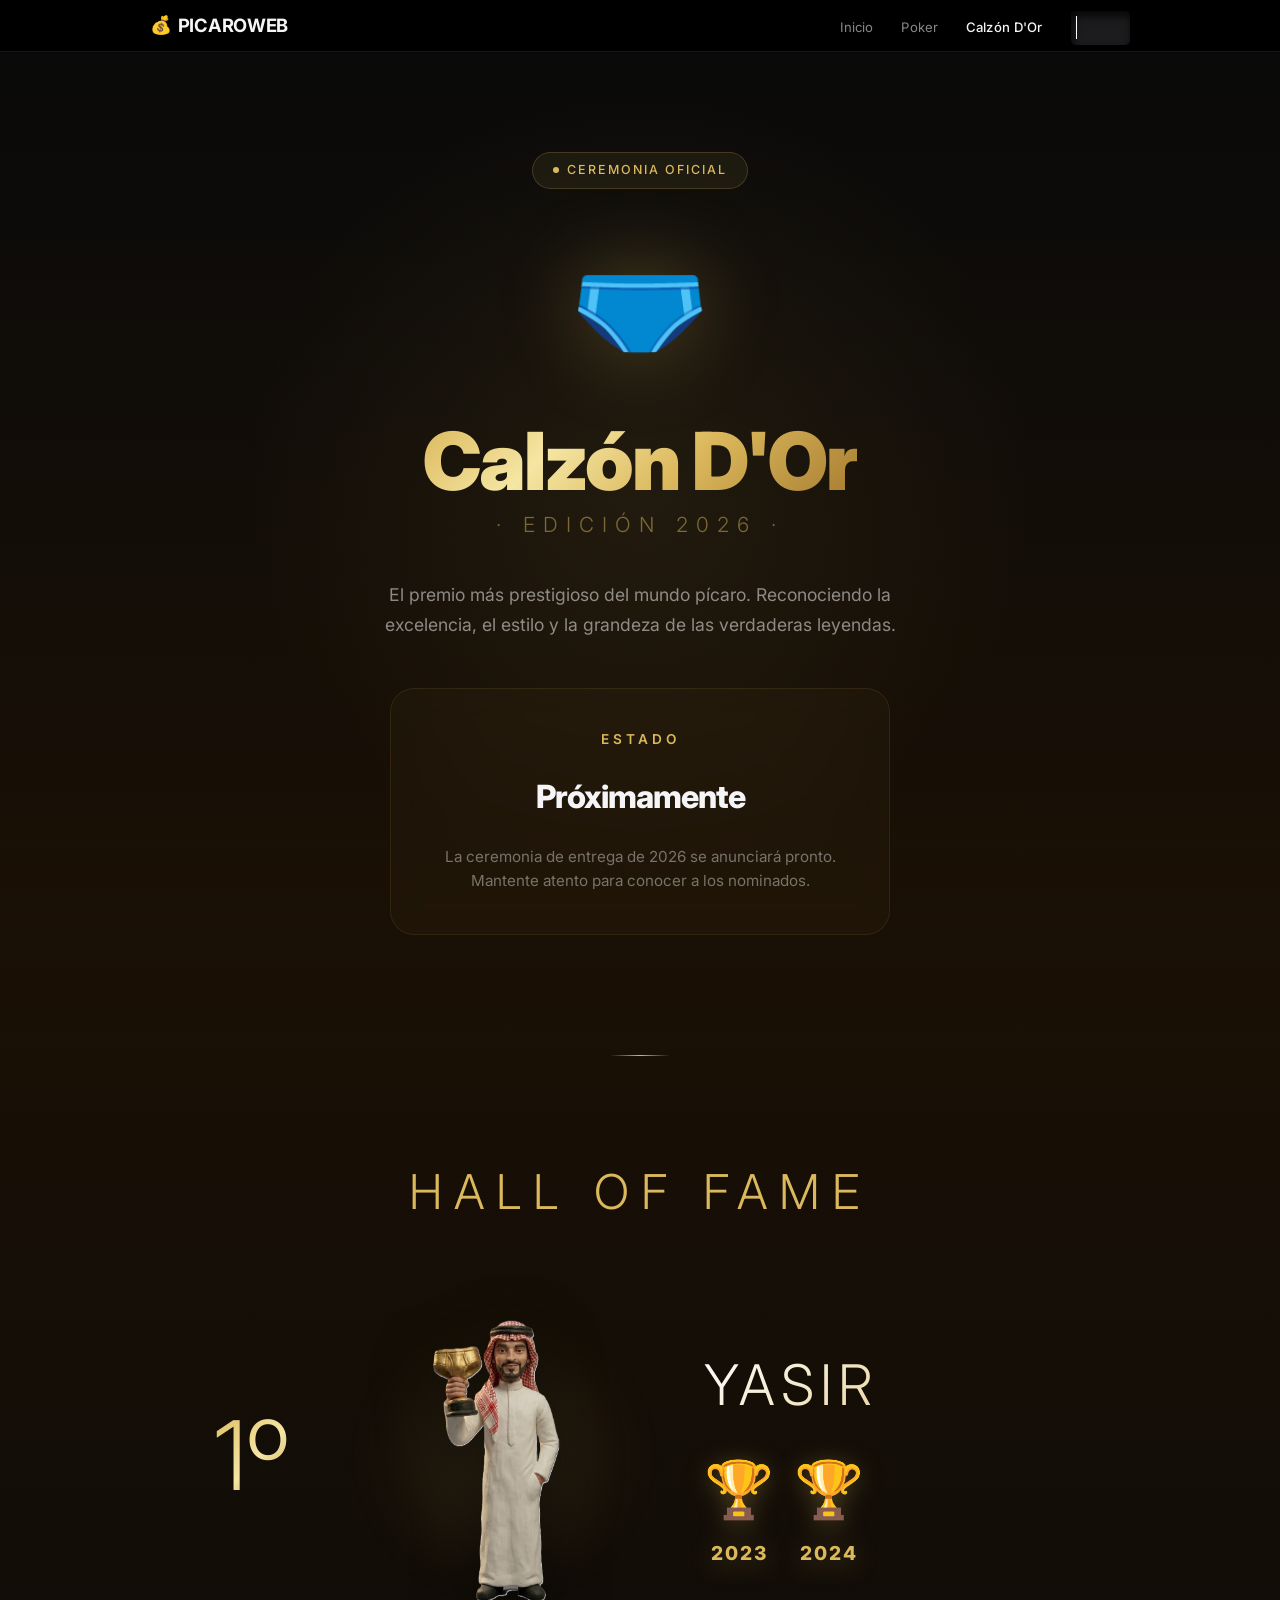
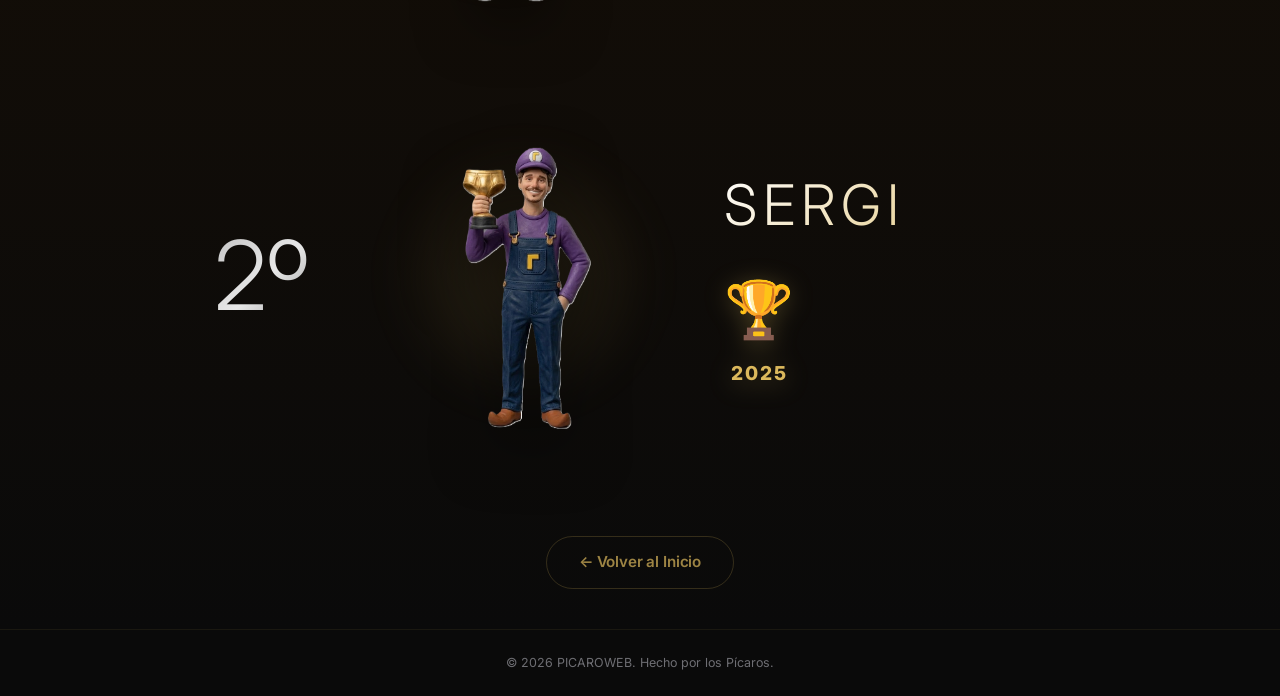
==== commit 82cb1c2a: "Add files via upload" ====
--- a/calzondor.html
+++ b/calzondor.html
@@ -112,6 +112,205 @@
             margin-bottom: 48px;
         }
 
+        /* Hall of Fame Section */
+        .hof-header {
+            text-align: center;
+            margin-top: 60px;
+            margin-bottom: 60px;
+            z-index: 1;
+            position: relative;
+        }
+
+        .hof-header h2 {
+            font-size: 3rem;
+            font-weight: 300; /* Premium thin look */
+            color: #dbb85c;
+            letter-spacing: 12px; /* More spaced out */
+            margin-bottom: 8px;
+            text-transform: uppercase;
+        }
+
+        .cd-hof {
+            display: flex;
+            flex-direction: column;
+            gap: 100px; /* More spacing between legends */
+            max-width: 900px;
+            width: 100%;
+            padding: 0 24px 100px;
+            position: relative;
+            z-index: 1;
+        }
+
+        .hof-row {
+            display: flex;
+            align-items: center;
+            justify-content: flex-start;
+            gap: 40px;
+            position: relative;
+        }
+
+        .hof-image-wrapper {
+            width: 320px;
+            height: 320px;
+            flex-shrink: 0;
+            position: relative;
+            display: flex;
+            align-items: center;
+            justify-content: center;
+        }
+
+        /* Ambient glow instead of a box */
+        .hof-image-wrapper::before {
+            content: '';
+            position: absolute;
+            width: 100%;
+            height: 100%;
+            border-radius: 50%;
+            background: radial-gradient(circle, rgba(219, 184, 92, 0.15) 0%, transparent 60%);
+            z-index: -1;
+            filter: blur(20px);
+        }
+
+        .hof-img {
+            width: 100%;
+            height: 100%;
+            object-fit: contain;
+            filter: drop-shadow(0 20px 30px rgba(0,0,0,0.5));
+            /* Remove old mix-blend-mode since we have PNGs now */
+        }
+
+        .hof-info {
+            flex: 1;
+            display: flex;
+            flex-direction: column;
+            gap: 20px;
+        }
+
+        .hof-name-wrapper {
+            display: flex;
+            align-items: center;
+            gap: 24px;
+        }
+
+        .hof-name {
+            font-size: 3.5rem;
+            font-weight: 300; /* Premium thin look */
+            letter-spacing: 6px;
+            text-transform: uppercase;
+            background: linear-gradient(135deg, #ffffff 0%, #dbb85c 100%);
+            -webkit-background-clip: text;
+            -webkit-text-fill-color: transparent;
+            background-clip: text;
+        }
+
+        .hof-rank {
+            font-size: 6rem;
+            font-weight: 300; /* Premium thin look */
+            font-style: normal;
+            line-height: 1.1; /* Prevent cut-off */
+            padding-right: 15px; /* Prevent italics or large letters from being cut by overflow */
+        }
+
+        .rank-gold {
+            background: linear-gradient(135deg, #dbb85c 0%, #f5e6a3 50%, #a67c30 100%);
+            -webkit-background-clip: text;
+            -webkit-text-fill-color: transparent;
+            background-clip: text;
+        }
+
+        .rank-silver {
+            background: linear-gradient(135deg, #c0c0c0 0%, #e8e8e8 50%, #808080 100%);
+            -webkit-background-clip: text;
+            -webkit-text-fill-color: transparent;
+            background-clip: text;
+        }
+
+        .hof-trophies {
+            display: flex;
+            gap: 20px;
+            flex-wrap: wrap;
+        }
+
+        .hof-trophy {
+            display: flex;
+            flex-direction: column;
+            align-items: center;
+            gap: 8px;
+            background: transparent;
+            font-size: 3.5rem;
+            filter: drop-shadow(0 4px 12px rgba(219, 184, 92, 0.3));
+        }
+
+        .hof-year {
+            font-size: 1.2rem;
+            color: #dbb85c;
+            font-weight: 800;
+            letter-spacing: 2px;
+        }
+
+        /* --- Scroll Animations --- */
+        .animate-on-scroll {
+            opacity: 0;
+            transform: translateY(40px);
+            transition: opacity 0.8s cubic-bezier(0.16, 1, 0.3, 1), transform 0.8s cubic-bezier(0.16, 1, 0.3, 1);
+        }
+
+        .animate-left {
+            transform: translateX(-60px);
+        }
+
+        .animate-right {
+            transform: translateX(60px);
+        }
+
+        .animate-scale {
+            transform: scale(0.8);
+        }
+
+        /* Add classes when in view */
+        .animate-on-scroll.is-visible {
+            opacity: 1;
+            transform: translate(0) scale(1);
+        }
+
+        /* Staggered transition delays using nth-child inside trophies */
+        .hof-trophies .hof-trophy:nth-child(1) { transition-delay: 0.1s; }
+        .hof-trophies .hof-trophy:nth-child(2) { transition-delay: 0.3s; }
+        .hof-trophies .hof-trophy:nth-child(3) { transition-delay: 0.5s; }
+
+        /* Back Link */
+        .cd-back {
+            margin-bottom: 40px;
+            position: relative;
+            z-index: 1;
+        }
+
+        .cd-back .btn-outline {
+            border-color: rgba(219, 184, 92, 0.2);
+            color: rgba(219, 184, 92, 0.7);
+        }
+
+        .cd-back .btn-outline:hover {
+            border-color: rgba(219, 184, 92, 0.4);
+            color: #dbb85c;
+            background: rgba(219, 184, 92, 0.05);
+        }
+
+        /* Animations */
+        @keyframes goldPulse {
+
+            0%,
+            100% {
+                opacity: 0.5;
+                transform: translate(-50%, -50%) scale(1);
+            }
+
+            50% {
+                opacity: 0.8;
+                transform: translate(-50%, -50%) scale(1.1);
+            }
+        }
+
         /* Countdown / Coming Soon Badge */
         .cd-coming {
             display: flex;
@@ -149,14 +348,6 @@
             line-height: 1.6;
         }
 
-        /* Divider Line */
-        .cd-divider {
-            width: 60px;
-            height: 1px;
-            background: linear-gradient(90deg, transparent, #dbb85c, transparent);
-            margin: 60px 0 40px;
-        }
-
         /* Categories Section */
         .cd-categories {
             display: grid;
@@ -204,37 +395,12 @@
             letter-spacing: 1px;
         }
 
-        /* Back Link */
-        .cd-back {
-            margin-bottom: 40px;
-            position: relative;
-            z-index: 1;
-        }
-
-        .cd-back .btn-outline {
-            border-color: rgba(219, 184, 92, 0.2);
-            color: rgba(219, 184, 92, 0.7);
-        }
-
-        .cd-back .btn-outline:hover {
-            border-color: rgba(219, 184, 92, 0.4);
-            color: #dbb85c;
-            background: rgba(219, 184, 92, 0.05);
-        }
-
-        /* Animations */
-        @keyframes goldPulse {
-
-            0%,
-            100% {
-                opacity: 0.5;
-                transform: translate(-50%, -50%) scale(1);
-            }
-
-            50% {
-                opacity: 0.8;
-                transform: translate(-50%, -50%) scale(1.1);
-            }
+        /* Divider Line */
+        .cd-divider {
+            width: 60px;
+            height: 1px;
+            background: linear-gradient(90deg, transparent, #dbb85c, transparent);
+            margin: 60px 0 40px;
         }
 
         /* Footer override for this page */
@@ -260,6 +426,33 @@
             .cd-categories {
                 grid-template-columns: repeat(2, 1fr);
             }
+
+            .hof-row {
+                flex-direction: column;
+                align-items: center;
+                text-align: center;
+                gap: 30px;
+            }
+
+            /* Show rank above the image on mobile */
+            .hof-rank {
+                margin-bottom: -10px;
+                padding-right: 0;
+            }
+
+            .hof-info {
+                align-items: center;
+                text-align: center;
+            }
+
+            .hof-trophies {
+                justify-content: center;
+            }
+
+            .hof-image-wrapper {
+                width: 240px;
+                height: 240px;
+            }
         }
 
         @media (max-width: 374px) {
@@ -267,8 +460,17 @@
                 font-size: 4rem;
             }
 
+            .hof-name {
+                font-size: 3rem;
+            }
+
             .cd-categories {
                 grid-template-columns: 1fr;
+            }
+
+            .hof-image-wrapper {
+                width: 200px;
+                height: 200px;
             }
         }
     </style>
@@ -292,14 +494,14 @@
 
                 <p class="cd-subtitle">
                     El premio más prestigioso del mundo pícaro. Reconociendo la excelencia,
-                    el estilo y la grandeza de los verdaderos leyendas.
+                    el estilo y la grandeza de las verdaderas leyendas.
                 </p>
 
-                <div class="cd-coming">
+                <div class="cd-coming animate-on-scroll animate-scale">
                     <div class="cd-coming-title">Estado</div>
                     <div class="cd-coming-text">Próximamente</div>
                     <p class="cd-coming-desc">
-                        La ceremonia de entrega se anunciará pronto.
+                        La ceremonia de entrega de 2026 se anunciará pronto.
                         Mantente atento para conocer a los nominados.
                     </p>
                 </div>
@@ -308,28 +510,52 @@
             <!-- Divider -->
             <div class="cd-divider"></div>
 
-            <!-- Categories -->
-            <div class="cd-categories">
-                <div class="cd-category">
-                    <div class="cd-cat-icon">🏆</div>
-                    <div class="cd-cat-name">Calzón D'Or</div>
-                    <div class="cd-cat-status">Por anunciar</div>
+            <div class="hof-header animate-on-scroll">
+                <h2>Hall Of Fame</h2>
+            </div>
+
+            <!-- Categories / Hall of Fame -->
+            <div class="cd-hof">
+                
+                <!-- Yasir -->
+                <div class="hof-row">
+                    <!-- Rank on the left -->
+                    <div class="hof-rank rank-gold animate-on-scroll animate-left">1º</div>
+                    
+                    <div class="hof-image-wrapper animate-on-scroll animate-scale">
+                        <img src="Yasir-Arabe.png" alt="Yasir Árabe" class="hof-img">
+                    </div>
+                    <div class="hof-info">
+                        <div class="hof-name animate-on-scroll animate-right">Yasir</div>
+                        <div class="hof-trophies">
+                            <div class="hof-trophy animate-on-scroll animate-scale" title="Ganador 2023">
+                                🏆 <span class="hof-year">2023</span>
+                            </div>
+                            <div class="hof-trophy animate-on-scroll animate-scale" title="Ganador 2024">
+                                🏆 <span class="hof-year">2024</span>
+                            </div>
+                        </div>
+                    </div>
                 </div>
-                <div class="cd-category">
-                    <div class="cd-cat-icon">⭐</div>
-                    <div class="cd-cat-name">Mejor Jugador</div>
-                    <div class="cd-cat-status">Por anunciar</div>
+
+                <!-- Sergi -->
+                <div class="hof-row">
+                    <!-- Rank on the left -->
+                    <div class="hof-rank rank-silver animate-on-scroll animate-left">2º</div>
+                    
+                    <div class="hof-image-wrapper animate-on-scroll animate-scale">
+                        <img src="Sergi-waluigi.png" alt="Sergi Waluigi" class="hof-img">
+                    </div>
+                    <div class="hof-info">
+                        <div class="hof-name animate-on-scroll animate-right">Sergi</div>
+                        <div class="hof-trophies">
+                            <div class="hof-trophy animate-on-scroll animate-scale" title="Ganador 2025">
+                                🏆 <span class="hof-year">2025</span>
+                            </div>
+                        </div>
+                    </div>
                 </div>
-                <div class="cd-category">
-                    <div class="cd-cat-icon">🥇</div>
-                    <div class="cd-cat-name">Premio Revelación</div>
-                    <div class="cd-cat-status">Por anunciar</div>
-                </div>
-                <div class="cd-category">
-                    <div class="cd-cat-icon">👑</div>
-                    <div class="cd-cat-name">Leyenda Pícara</div>
-                    <div class="cd-cat-status">Por anunciar</div>
-                </div>
+
             </div>
 
             <!-- Back -->
@@ -345,6 +571,28 @@
 
     <script src="js/nav.js?v=5"></script>
     <script>injectNav('calzondor');</script>
+    <script>
+        // Intersection Observer for Scroll Animations
+        document.addEventListener('DOMContentLoaded', () => {
+            const observerOptions = {
+                root: null,
+                rootMargin: '0px',
+                threshold: 0.15
+            };
+            
+            const observer = new IntersectionObserver((entries, observer) => {
+                entries.forEach(entry => {
+                    if (entry.isIntersecting) {
+                        entry.target.classList.add('is-visible');
+                    }
+                });
+            }, observerOptions);
+            
+            document.querySelectorAll('.animate-on-scroll').forEach(el => {
+                observer.observe(el);
+            });
+        });
+    </script>
 </body>
 
 </html>
--- a/css/global.css
+++ b/css/global.css
@@ -685,4 +685,769 @@
     transform: translateX(2.8em) rotate(360deg);
     background-color: #1d1d1f;
     /* Light mode line */
+}
+
+/* From Uiverse.io by 00Kubi */
+.container {
+    position: relative;
+    width: 190px;
+    height: 254px;
+    transition: 200ms;
+}
+
+.container:active {
+    width: 180px;
+    height: 245px;
+}
+
+.card {
+    position: absolute;
+    inset: 0;
+    z-index: 0;
+    display: flex;
+    justify-content: center;
+    align-items: center;
+    border-radius: 20px;
+    transition: 700ms;
+    background: linear-gradient(45deg, #1a1a1a, #262626);
+    border: 2px solid rgba(255, 255, 255, 0.1);
+    overflow: hidden;
+    box-shadow:
+        0 0 20px rgba(0, 0, 0, 0.3),
+        inset 0 0 20px rgba(0, 0, 0, 0.2);
+}
+
+.card-content {
+    position: relative;
+    width: 100%;
+    height: 100%;
+}
+
+.prompt {
+    bottom: 20px;
+    left: 50%;
+    transform: translateX(-50%) translateY(20px);
+    z-index: 20;
+    font-size: 14px;
+    font-weight: 800;
+    letter-spacing: 2px;
+    transition: 300ms ease-in-out;
+    position: absolute;
+    text-align: center;
+    color: #fff;
+    text-shadow: 0 0 10px rgba(255, 255, 255, 0.3);
+    opacity: 0;
+    white-space: nowrap;
+}
+
+.title {
+    opacity: 1;
+    transition: 300ms ease-in-out;
+    position: absolute;
+    font-size: 26px;
+    font-weight: 800;
+    letter-spacing: 4px;
+    text-align: center;
+    width: 100%;
+    top: 50%;
+    transform: translateY(-50%);
+    background-clip: text;
+    -webkit-background-clip: text;
+    background: linear-gradient(45deg, #00ffaa, #00a2ff);
+    -webkit-background-clip: text;
+    -webkit-text-fill-color: transparent;
+    filter: drop-shadow(0 0 15px rgba(0, 255, 170, 0.3));
+    z-index: 10;
+}
+
+.subtitle {
+    position: absolute;
+    top: 50%;
+    width: 100%;
+    text-align: center;
+    font-size: 11px;
+    line-height: 1.6;
+    letter-spacing: 1px;
+    transform: translateY(-50%) scale(0.9);
+    color: rgba(255, 255, 255, 0.8);
+    opacity: 0;
+    transition: 300ms ease-in-out;
+    padding: 0 15px;
+    box-sizing: border-box;
+    z-index: 10;
+}
+
+.highlight {
+    color: #00ffaa;
+    font-weight: bold;
+    background: linear-gradient(90deg, #00ffaa, #00a2ff);
+    background-clip: text;
+    -webkit-background-clip: text;
+    -webkit-text-fill-color: transparent;
+}
+
+.glowing-elements {
+    position: absolute;
+    inset: 0;
+    pointer-events: none;
+}
+
+.glow-1,
+.glow-2,
+.glow-3 {
+    position: absolute;
+    width: 100px;
+    height: 100px;
+    border-radius: 50%;
+    background: radial-gradient(circle at center,
+            rgba(0, 255, 170, 0.3) 0%,
+            transparent 70%);
+    filter: blur(15px);
+    opacity: 0;
+    transition: opacity 0.3s ease;
+}
+
+.glow-1 {
+    top: -20px;
+    left: -20px;
+}
+
+.glow-2 {
+    top: 50%;
+    right: -30px;
+    transform: translateY(-50%);
+}
+
+.glow-3 {
+    bottom: -20px;
+    left: 30%;
+}
+
+.card-particles span {
+    position: absolute;
+    width: 3px;
+    height: 3px;
+    background: #00ffaa;
+    border-radius: 50%;
+    opacity: 0;
+    transition: opacity 0.3s ease;
+}
+
+/* Hover effects */
+.tracker:hover~.card .title {
+    top: 15%;
+    transform: translateY(0);
+    font-size: 20px;
+}
+
+.tracker:hover~.card .subtitle {
+    opacity: 1;
+    transform: translateY(-50%) scale(1);
+}
+
+.tracker:hover~.card .prompt {
+    opacity: 1;
+    transform: translateX(-50%) translateY(0);
+}
+
+.tracker:hover~.card .glowing-elements div {
+    opacity: 1;
+}
+
+.tracker:hover~.card .card-particles span {
+    animation: particleFloat 2s infinite;
+}
+
+@keyframes particleFloat {
+    0% {
+        transform: translate(0, 0);
+        opacity: 0;
+    }
+
+    50% {
+        opacity: 1;
+    }
+
+    100% {
+        transform: translate(calc(var(--x, 0) * 30px), calc(var(--y, 0) * 30px));
+        opacity: 0;
+    }
+}
+
+.card-particles span:nth-child(1) {
+    --x: 1;
+    --y: -1;
+    top: 40%;
+    left: 20%;
+}
+
+.card-particles span:nth-child(2) {
+    --x: -1;
+    --y: -1;
+    top: 60%;
+    right: 20%;
+}
+
+.card-particles span:nth-child(3) {
+    --x: 0.5;
+    --y: 1;
+    top: 20%;
+    left: 40%;
+}
+
+.card-particles span:nth-child(4) {
+    --x: -0.5;
+    --y: 1;
+    top: 80%;
+    right: 40%;
+}
+
+.card-particles span:nth-child(5) {
+    --x: 1;
+    --y: 0.5;
+    top: 30%;
+    left: 60%;
+}
+
+.card-particles span:nth-child(6) {
+    --x: -1;
+    --y: 0.5;
+    top: 70%;
+    right: 60%;
+}
+
+.card::before {
+    content: "";
+    background: radial-gradient(circle at center,
+            rgba(0, 255, 170, 0.1) 0%,
+            rgba(0, 162, 255, 0.05) 50%,
+            transparent 100%);
+    filter: blur(20px);
+    opacity: 0;
+    width: 150%;
+    height: 150%;
+    position: absolute;
+    left: 50%;
+    top: 50%;
+    transform: translate(-50%, -50%);
+    transition: opacity 0.3s ease;
+}
+
+.tracker:hover~.card::before {
+    opacity: 1;
+}
+
+.tracker {
+    position: absolute;
+    z-index: 200;
+    width: 100%;
+    height: 100%;
+}
+
+.tracker:hover {
+    cursor: pointer;
+}
+
+.tracker:hover~.card {
+    transition: 300ms;
+    filter: brightness(1.1);
+}
+
+.container:hover .card::before {
+    transition: 200ms;
+    content: "";
+    opacity: 80%;
+}
+
+.canvas {
+    perspective: 800px;
+    inset: 0;
+    z-index: 200;
+    position: absolute;
+    display: grid;
+    grid-template-columns: 1fr 1fr 1fr 1fr 1fr;
+    grid-template-rows: 1fr 1fr 1fr 1fr 1fr;
+    gap: 0px 0px;
+    grid-template-areas:
+        "tr-1 tr-2 tr-3 tr-4 tr-5"
+        "tr-6 tr-7 tr-8 tr-9 tr-10"
+        "tr-11 tr-12 tr-13 tr-14 tr-15"
+        "tr-16 tr-17 tr-18 tr-19 tr-20"
+        "tr-21 tr-22 tr-23 tr-24 tr-25";
+}
+
+.tr-1 {
+    grid-area: tr-1;
+}
+
+.tr-2 {
+    grid-area: tr-2;
+}
+
+.tr-3 {
+    grid-area: tr-3;
+}
+
+.tr-4 {
+    grid-area: tr-4;
+}
+
+.tr-5 {
+    grid-area: tr-5;
+}
+
+.tr-6 {
+    grid-area: tr-6;
+}
+
+.tr-7 {
+    grid-area: tr-7;
+}
+
+.tr-8 {
+    grid-area: tr-8;
+}
+
+.tr-9 {
+    grid-area: tr-9;
+}
+
+.tr-10 {
+    grid-area: tr-10;
+}
+
+.tr-11 {
+    grid-area: tr-11;
+}
+
+.tr-12 {
+    grid-area: tr-12;
+}
+
+.tr-13 {
+    grid-area: tr-13;
+}
+
+.tr-14 {
+    grid-area: tr-14;
+}
+
+.tr-15 {
+    grid-area: tr-15;
+}
+
+.tr-16 {
+    grid-area: tr-16;
+}
+
+.tr-17 {
+    grid-area: tr-17;
+}
+
+.tr-18 {
+    grid-area: tr-18;
+}
+
+.tr-19 {
+    grid-area: tr-19;
+}
+
+.tr-20 {
+    grid-area: tr-20;
+}
+
+.tr-21 {
+    grid-area: tr-21;
+}
+
+.tr-22 {
+    grid-area: tr-22;
+}
+
+.tr-23 {
+    grid-area: tr-23;
+}
+
+.tr-24 {
+    grid-area: tr-24;
+}
+
+.tr-25 {
+    grid-area: tr-25;
+}
+
+.tr-1:hover~.card {
+    transition: 125ms ease-in-out;
+    transform: rotateX(20deg) rotateY(-10deg) rotateZ(0deg);
+}
+
+.tr-2:hover~.card {
+    transition: 125ms ease-in-out;
+    transform: rotateX(20deg) rotateY(-5deg) rotateZ(0deg);
+}
+
+.tr-3:hover~.card {
+    transition: 125ms ease-in-out;
+    transform: rotateX(20deg) rotateY(0deg) rotateZ(0deg);
+}
+
+.tr-4:hover~.card {
+    transition: 125ms ease-in-out;
+    transform: rotateX(20deg) rotateY(5deg) rotateZ(0deg);
+}
+
+.tr-5:hover~.card {
+    transition: 125ms ease-in-out;
+    transform: rotateX(20deg) rotateY(10deg) rotateZ(0deg);
+}
+
+.tr-6:hover~.card {
+    transition: 125ms ease-in-out;
+    transform: rotateX(10deg) rotateY(-10deg) rotateZ(0deg);
+}
+
+.tr-7:hover~.card {
+    transition: 125ms ease-in-out;
+    transform: rotateX(10deg) rotateY(-5deg) rotateZ(0deg);
+}
+
+.tr-8:hover~.card {
+    transition: 125ms ease-in-out;
+    transform: rotateX(10deg) rotateY(0deg) rotateZ(0deg);
+}
+
+.tr-9:hover~.card {
+    transition: 125ms ease-in-out;
+    transform: rotateX(10deg) rotateY(5deg) rotateZ(0deg);
+}
+
+.tr-10:hover~.card {
+    transition: 125ms ease-in-out;
+    transform: rotateX(10deg) rotateY(10deg) rotateZ(0deg);
+}
+
+.tr-11:hover~.card {
+    transition: 125ms ease-in-out;
+    transform: rotateX(0deg) rotateY(-10deg) rotateZ(0deg);
+}
+
+.tr-12:hover~.card {
+    transition: 125ms ease-in-out;
+    transform: rotateX(0deg) rotateY(-5deg) rotateZ(0deg);
+}
+
+.tr-13:hover~.card {
+    transition: 125ms ease-in-out;
+    transform: rotateX(0deg) rotateY(0deg) rotateZ(0deg);
+}
+
+.tr-14:hover~.card {
+    transition: 125ms ease-in-out;
+    transform: rotateX(0deg) rotateY(5deg) rotateZ(0deg);
+}
+
+.tr-15:hover~.card {
+    transition: 125ms ease-in-out;
+    transform: rotateX(0deg) rotateY(10deg) rotateZ(0deg);
+}
+
+.tr-16:hover~.card {
+    transition: 125ms ease-in-out;
+    transform: rotateX(-10deg) rotateY(-10deg) rotateZ(0deg);
+}
+
+.tr-17:hover~.card {
+    transition: 125ms ease-in-out;
+    transform: rotateX(-10deg) rotateY(-5deg) rotateZ(0deg);
+}
+
+.tr-18:hover~.card {
+    transition: 125ms ease-in-out;
+    transform: rotateX(-10deg) rotateY(0deg) rotateZ(0deg);
+}
+
+.tr-19:hover~.card {
+    transition: 125ms ease-in-out;
+    transform: rotateX(-10deg) rotateY(5deg) rotateZ(0deg);
+}
+
+.tr-20:hover~.card {
+    transition: 125ms ease-in-out;
+    transform: rotateX(-10deg) rotateY(10deg) rotateZ(0deg);
+}
+
+.tr-21:hover~.card {
+    transition: 125ms ease-in-out;
+    transform: rotateX(-20deg) rotateY(-10deg) rotateZ(0deg);
+}
+
+.tr-22:hover~.card {
+    transition: 125ms ease-in-out;
+    transform: rotateX(-20deg) rotateY(-5deg) rotateZ(0deg);
+}
+
+.tr-23:hover~.card {
+    transition: 125ms ease-in-out;
+    transform: rotateX(-20deg) rotateY(0deg) rotateZ(0deg);
+}
+
+.tr-24:hover~.card {
+    transition: 125ms ease-in-out;
+    transform: rotateX(-20deg) rotateY(5deg) rotateZ(0deg);
+}
+
+.tr-25:hover~.card {
+    transition: 125ms ease-in-out;
+    transform: rotateX(-20deg) rotateY(10deg) rotateZ(0deg);
+}
+
+.noselect {
+    -webkit-touch-callout: none;
+    -webkit-user-select: none;
+    -moz-user-select: none;
+    -ms-user-select: none;
+    user-select: none;
+}
+
+.card-glare {
+    position: absolute;
+    inset: 0;
+    background: linear-gradient(125deg,
+            rgba(255, 255, 255, 0) 0%,
+            rgba(255, 255, 255, 0.05) 45%,
+            rgba(255, 255, 255, 0.1) 50%,
+            rgba(255, 255, 255, 0.05) 55%,
+            rgba(255, 255, 255, 0) 100%);
+    opacity: 0;
+    transition: opacity 300ms;
+}
+
+.card:hover .card-glare {
+    opacity: 1;
+}
+
+.cyber-lines span {
+    position: absolute;
+    background: linear-gradient(90deg,
+            transparent,
+            rgba(92, 103, 255, 0.2),
+            transparent);
+}
+
+.cyber-lines span:nth-child(1) {
+    top: 20%;
+    left: 0;
+    width: 100%;
+    height: 1px;
+    transform: scaleX(0);
+    transform-origin: left;
+    animation: lineGrow 3s linear infinite;
+}
+
+.cyber-lines span:nth-child(2) {
+    top: 40%;
+    right: 0;
+    width: 100%;
+    height: 1px;
+    transform: scaleX(0);
+    transform-origin: right;
+    animation: lineGrow 3s linear infinite 1s;
+}
+
+.cyber-lines span:nth-child(3) {
+    top: 60%;
+    left: 0;
+    width: 100%;
+    height: 1px;
+    transform: scaleX(0);
+    transform-origin: left;
+    animation: lineGrow 3s linear infinite 2s;
+}
+
+.cyber-lines span:nth-child(4) {
+    top: 80%;
+    right: 0;
+    width: 100%;
+    height: 1px;
+    transform: scaleX(0);
+    transform-origin: right;
+    animation: lineGrow 3s linear infinite 1.5s;
+}
+
+.corner-elements span {
+    position: absolute;
+    width: 15px;
+    height: 15px;
+    border: 2px solid rgba(92, 103, 255, 0.3);
+    transition: all 0.3s ease;
+}
+
+.corner-elements span:nth-child(1) {
+    top: 10px;
+    left: 10px;
+    border-right: 0;
+    border-bottom: 0;
+}
+
+.corner-elements span:nth-child(2) {
+    top: 10px;
+    right: 10px;
+    border-left: 0;
+    border-bottom: 0;
+}
+
+.corner-elements span:nth-child(3) {
+    bottom: 10px;
+    left: 10px;
+    border-right: 0;
+    border-top: 0;
+}
+
+.corner-elements span:nth-child(4) {
+    bottom: 10px;
+    right: 10px;
+    border-left: 0;
+    border-top: 0;
+}
+
+.card:hover .corner-elements span {
+    border-color: rgba(92, 103, 255, 0.8);
+    box-shadow: 0 0 10px rgba(92, 103, 255, 0.5);
+}
+
+.scan-line {
+    position: absolute;
+    inset: 0;
+    background: linear-gradient(to bottom,
+            transparent,
+            rgba(92, 103, 255, 0.1),
+            transparent);
+    transform: translateY(-100%);
+    animation: scanMove 2s linear infinite;
+}
+
+@keyframes lineGrow {
+    0% {
+        transform: scaleX(0);
+        opacity: 0;
+    }
+
+    50% {
+        transform: scaleX(1);
+        opacity: 1;
+    }
+
+    100% {
+        transform: scaleX(0);
+        opacity: 0;
+    }
+}
+
+@keyframes scanMove {
+    0% {
+        transform: translateY(-100%);
+    }
+
+    100% {
+        transform: translateY(100%);
+    }
+}
+
+/* --- Theme Poker (Green) --- */
+.container.theme-poker .title,
+.container.theme-poker .highlight {
+    background: linear-gradient(45deg, #00ff66, #00aa33);
+    -webkit-background-clip: text;
+    background-clip: text;
+    -webkit-text-fill-color: transparent;
+}
+
+.container.theme-poker .title {
+    filter: drop-shadow(0 0 15px rgba(0, 255, 102, 0.3));
+}
+
+.container.theme-poker .prompt,
+.container.theme-poker .subtitle span {
+    color: #00ff66;
+    text-shadow: 0 0 10px rgba(0, 255, 102, 0.3);
+}
+
+.container.theme-poker .glow-1,
+.container.theme-poker .glow-2,
+.container.theme-poker .glow-3 {
+    background: radial-gradient(circle at center, rgba(0, 255, 102, 0.3) 0%, transparent 70%);
+}
+
+.container.theme-poker .card-particles span {
+    background: #00ff66;
+}
+
+.container.theme-poker .card::before {
+    background: radial-gradient(circle at center, rgba(0, 255, 102, 0.1) 0%, rgba(0, 170, 51, 0.05) 50%, transparent 100%);
+}
+
+/* --- Theme Calzon (Gold) --- */
+.container.theme-calzon .title,
+.container.theme-calzon .highlight {
+    background: linear-gradient(45deg, #ffcc00, #ff6600);
+    -webkit-background-clip: text;
+    background-clip: text;
+    -webkit-text-fill-color: transparent;
+}
+
+.container.theme-calzon .title {
+    filter: drop-shadow(0 0 15px rgba(255, 204, 0, 0.3));
+}
+
+.container.theme-calzon .prompt,
+.container.theme-calzon .subtitle span {
+    color: #ffcc00;
+    text-shadow: 0 0 10px rgba(255, 204, 0, 0.3);
+}
+
+.container.theme-calzon .glow-1,
+.container.theme-calzon .glow-2,
+.container.theme-calzon .glow-3 {
+    background: radial-gradient(circle at center, rgba(255, 204, 0, 0.3) 0%, transparent 70%);
+}
+
+.container.theme-calzon .card-particles span {
+    background: #ffcc00;
+}
+
+.container.theme-calzon .card::before {
+    background: radial-gradient(circle at center, rgba(255, 204, 0, 0.1) 0%, rgba(255, 102, 0, 0.05) 50%, transparent 100%);
+}
+
+/* --- Theme Soon (Blue) --- */
+.container.theme-soon .title,
+.container.theme-soon .highlight {
+    background: linear-gradient(45deg, #0088ff, #0044ff);
+    -webkit-background-clip: text;
+    background-clip: text;
+    -webkit-text-fill-color: transparent;
+}
+
+.container.theme-soon .title {
+    filter: drop-shadow(0 0 15px rgba(0, 136, 255, 0.3));
+}
+
+.container.theme-soon .prompt,
+.container.theme-soon .subtitle span {
+    color: #0088ff;
+    text-shadow: 0 0 10px rgba(0, 136, 255, 0.3);
+}
+
+.container.theme-soon .glow-1,
+.container.theme-soon .glow-2,
+.container.theme-soon .glow-3 {
+    background: radial-gradient(circle at center, rgba(0, 136, 255, 0.3) 0%, transparent 70%);
+}
+
+.container.theme-soon .card-particles span {
+    background: #0088ff;
+}
+
+.container.theme-soon .card::before {
+    background: radial-gradient(circle at center, rgba(0, 136, 255, 0.1) 0%, rgba(0, 68, 255, 0.05) 50%, transparent 100%);
 }
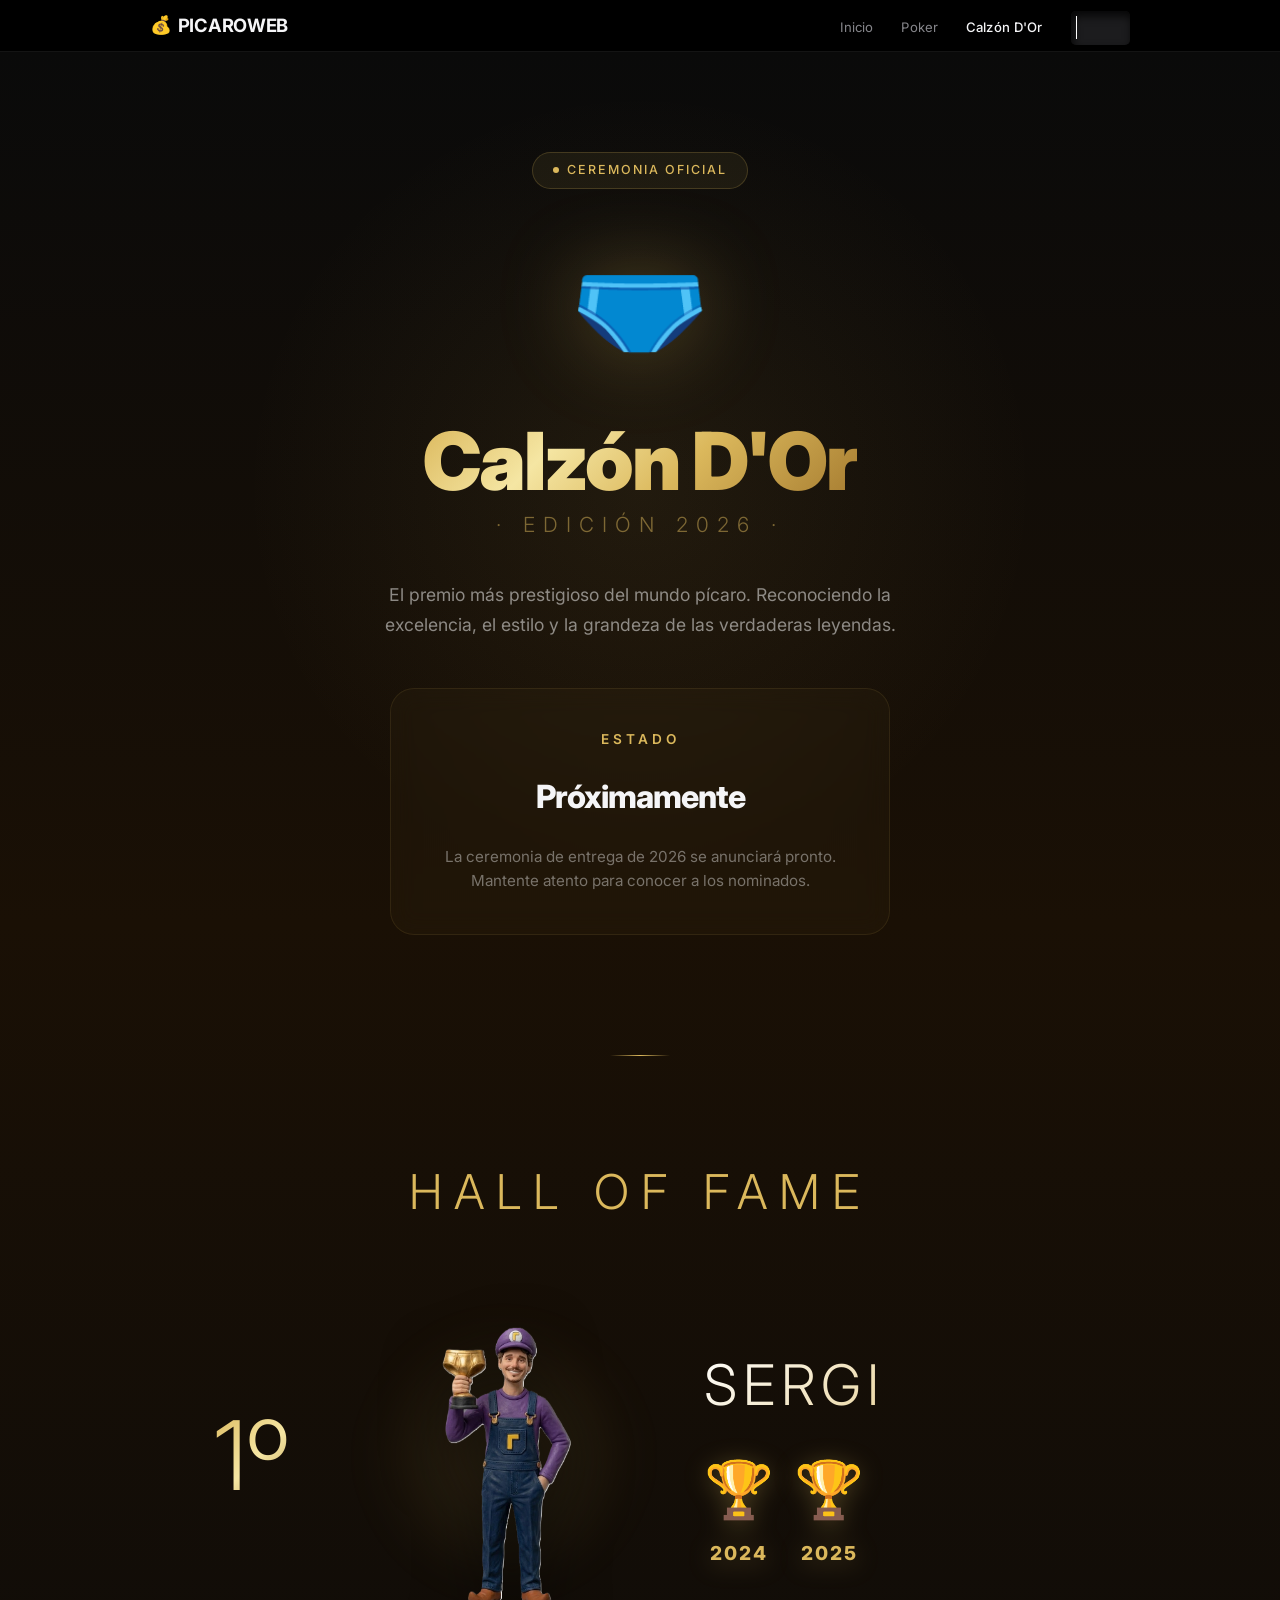
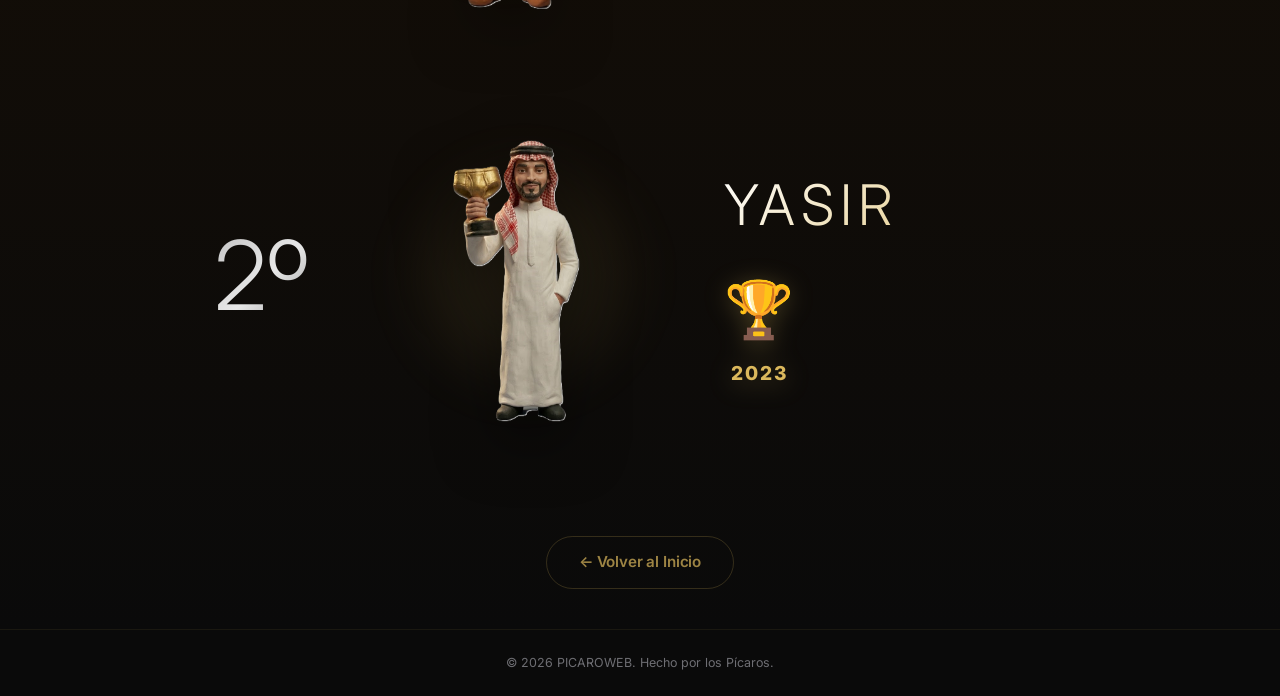
==== commit 6173ba1e: "Add files via upload" ====
--- a/calzondor.html
+++ b/calzondor.html
@@ -517,10 +517,31 @@
             <!-- Categories / Hall of Fame -->
             <div class="cd-hof">
                 
+                <!-- Sergi -->
+                <div class="hof-row">
+                    <!-- Rank on the left -->
+                    <div class="hof-rank rank-gold animate-on-scroll animate-left">1º</div>
+                    
+                    <div class="hof-image-wrapper animate-on-scroll animate-scale">
+                        <img src="Sergi-waluigi.png" alt="Sergi Waluigi" class="hof-img">
+                    </div>
+                    <div class="hof-info">
+                        <div class="hof-name animate-on-scroll animate-right">Sergi</div>
+                        <div class="hof-trophies">
+                            <div class="hof-trophy animate-on-scroll animate-scale" title="Ganador 2024">
+                                🏆 <span class="hof-year">2024</span>
+                            </div>
+                            <div class="hof-trophy animate-on-scroll animate-scale" title="Ganador 2025">
+                                🏆 <span class="hof-year">2025</span>
+                            </div>
+                        </div>
+                    </div>
+                </div>
+
                 <!-- Yasir -->
                 <div class="hof-row">
                     <!-- Rank on the left -->
-                    <div class="hof-rank rank-gold animate-on-scroll animate-left">1º</div>
+                    <div class="hof-rank rank-silver animate-on-scroll animate-left">2º</div>
                     
                     <div class="hof-image-wrapper animate-on-scroll animate-scale">
                         <img src="Yasir-Arabe.png" alt="Yasir Árabe" class="hof-img">
@@ -530,27 +551,6 @@
                         <div class="hof-trophies">
                             <div class="hof-trophy animate-on-scroll animate-scale" title="Ganador 2023">
                                 🏆 <span class="hof-year">2023</span>
-                            </div>
-                            <div class="hof-trophy animate-on-scroll animate-scale" title="Ganador 2024">
-                                🏆 <span class="hof-year">2024</span>
-                            </div>
-                        </div>
-                    </div>
-                </div>
-
-                <!-- Sergi -->
-                <div class="hof-row">
-                    <!-- Rank on the left -->
-                    <div class="hof-rank rank-silver animate-on-scroll animate-left">2º</div>
-                    
-                    <div class="hof-image-wrapper animate-on-scroll animate-scale">
-                        <img src="Sergi-waluigi.png" alt="Sergi Waluigi" class="hof-img">
-                    </div>
-                    <div class="hof-info">
-                        <div class="hof-name animate-on-scroll animate-right">Sergi</div>
-                        <div class="hof-trophies">
-                            <div class="hof-trophy animate-on-scroll animate-scale" title="Ganador 2025">
-                                🏆 <span class="hof-year">2025</span>
                             </div>
                         </div>
                     </div>
